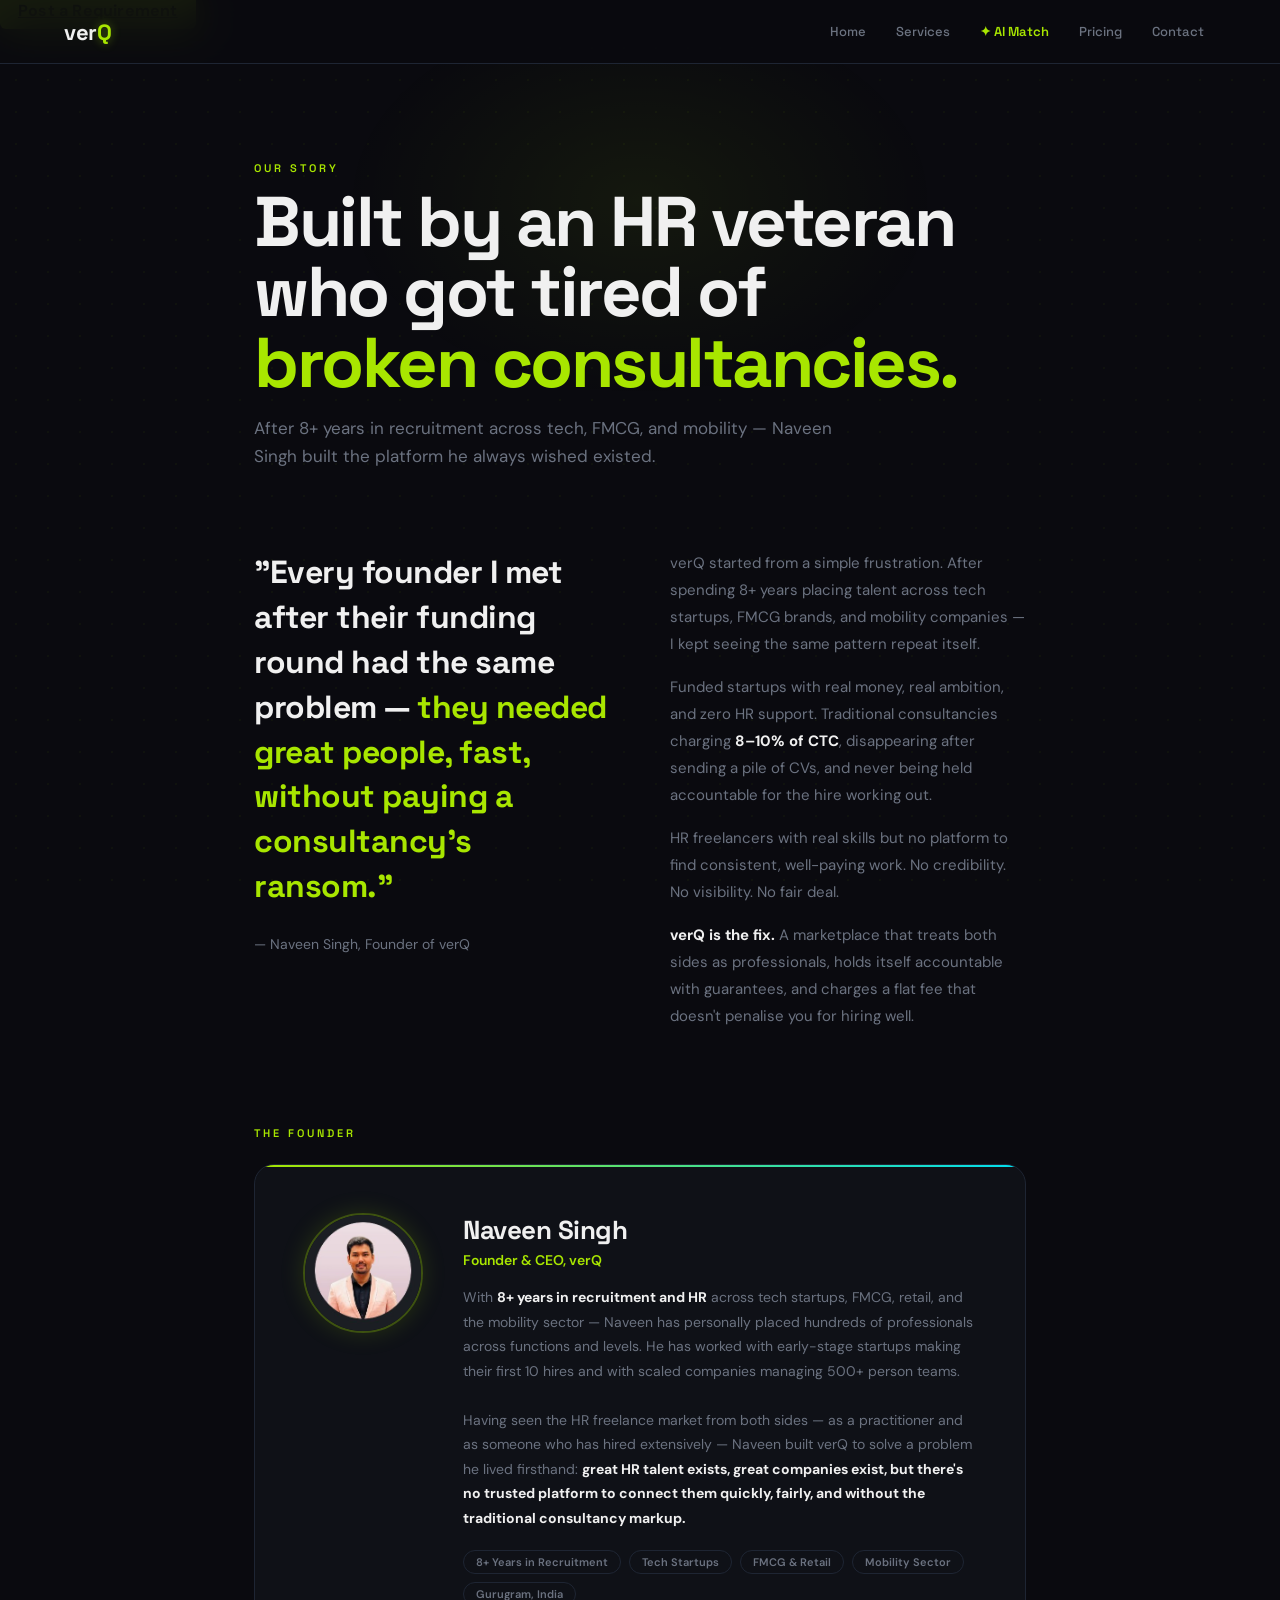
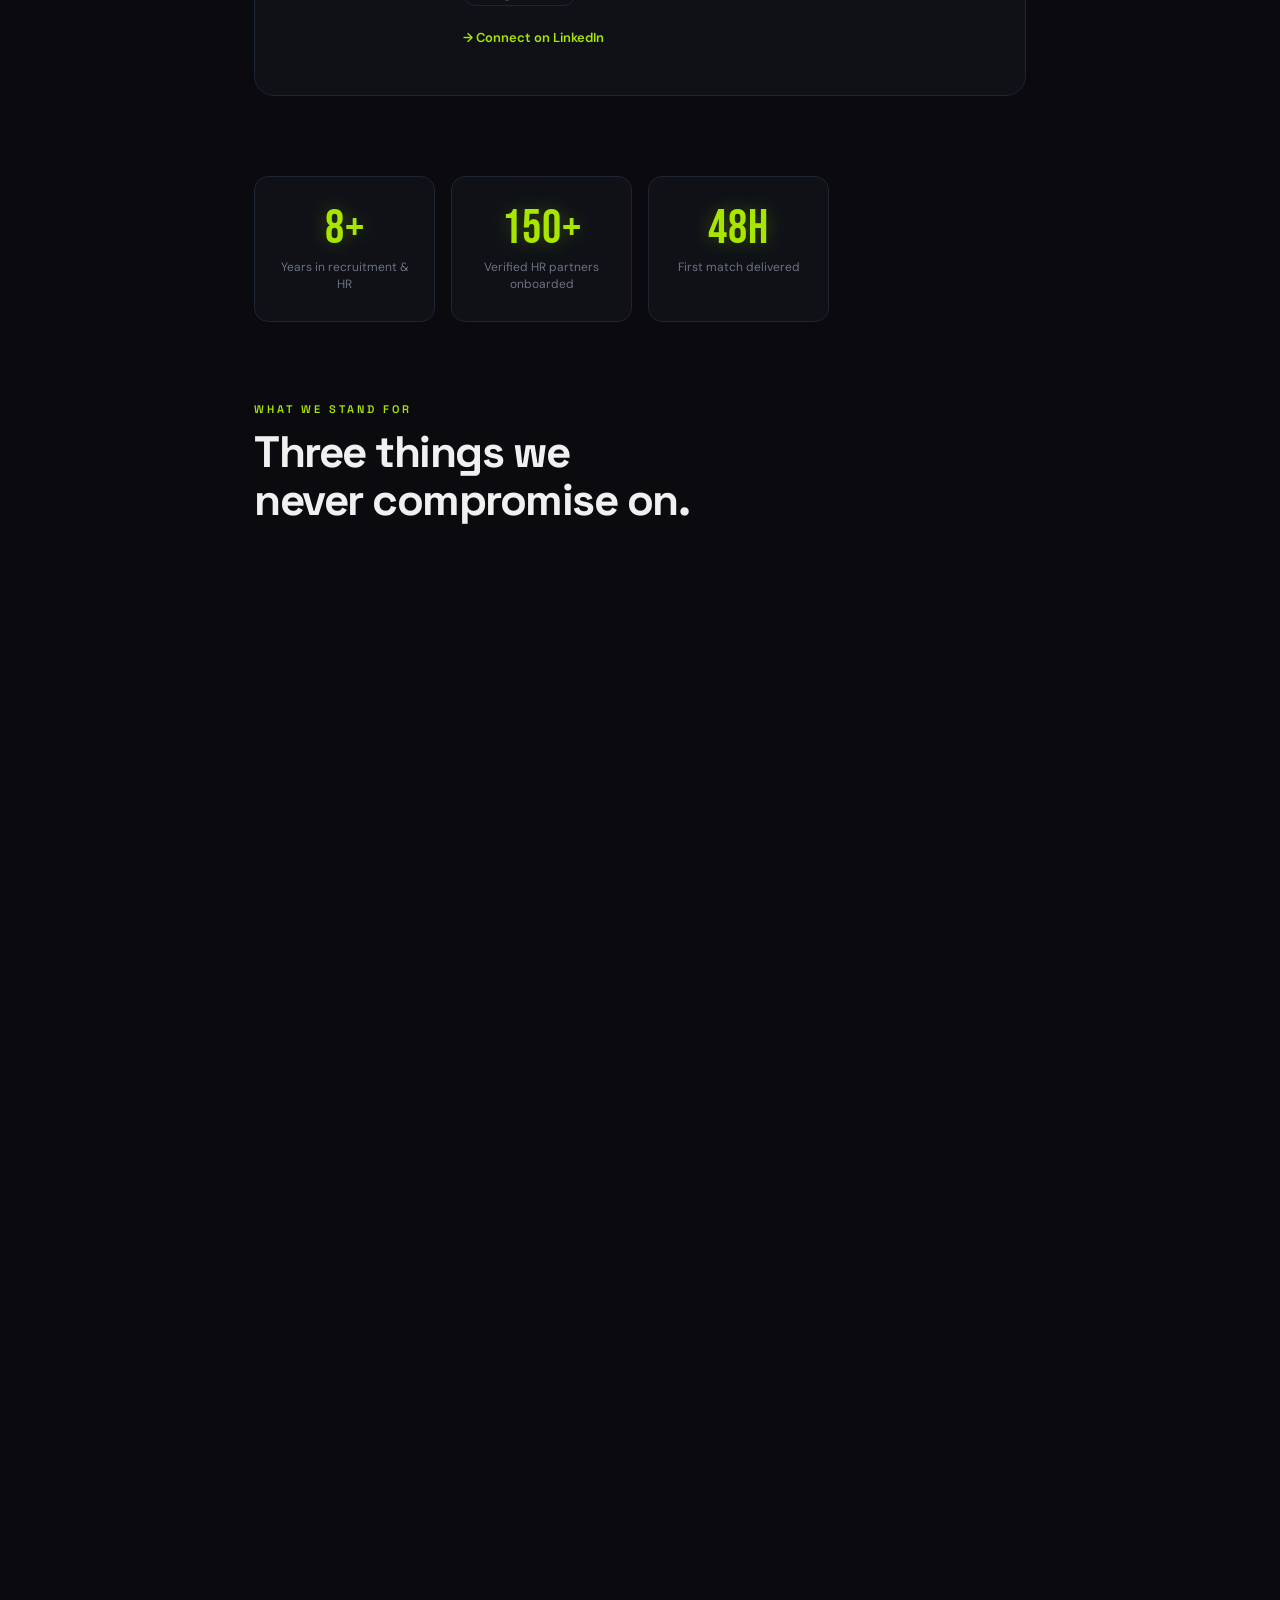
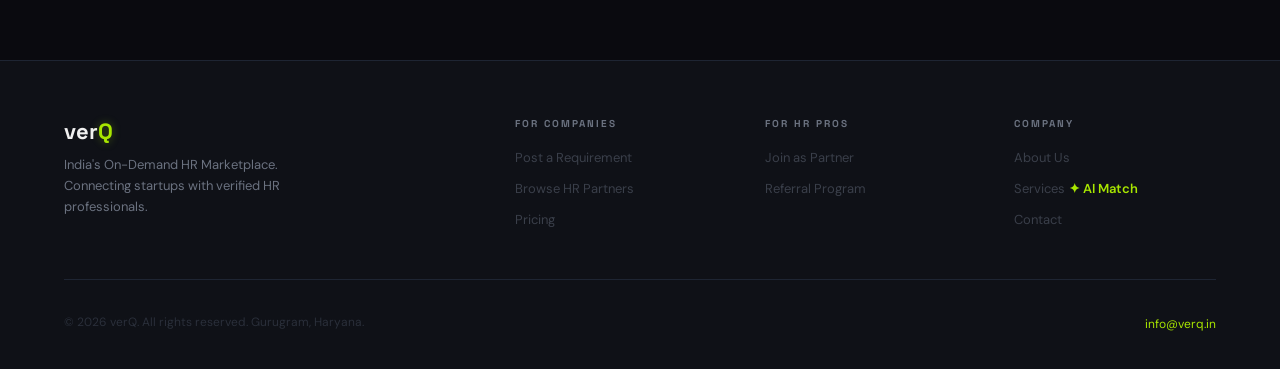
==== about.html @ ca9fc8d9 "Add files via upload" ====
<!DOCTYPE html>
<html lang="en">
<head>
<meta charset="UTF-8"/>
<meta name="viewport" content="width=device-width, initial-scale=1.0"/>
<meta name="description" content="About verQ — India's on-demand HR marketplace. Built by Naveen Singh, an 8+ year HR veteran who saw startups struggle and decided to fix it."/>
<title>About Us | verQ</title>
<link href="https://fonts.googleapis.com/css2?family=Space+Grotesk:wght@300;400;500;600;700&family=DM+Sans:wght@300;400;500&family=Bebas+Neue&display=swap" rel="stylesheet"/>
<link rel="stylesheet" href="css/theme.css"/>
<style>
.page-hero {
  padding: 140px 5% 80px;
  position: relative; z-index: 1;
  max-width: 900px; margin: 0 auto;
}
.page-hero::before {
  content: '';
  position: fixed; top: 0; left: 50%; transform: translateX(-50%);
  width: 600px; height: 400px;
  background: radial-gradient(ellipse, rgba(190,255,0,0.06) 0%, transparent 70%);
  pointer-events: none; z-index: 0;
}

/* INTRO */
.intro-section { padding: 0 5% 80px; max-width: 900px; margin: 0 auto; position: relative; z-index: 1; }
.intro-grid { display: grid; grid-template-columns: 1fr 1fr; gap: 60px; align-items: start; }
.intro-left {}
.intro-right {}
.big-quote {
  font-family: 'Space Grotesk', sans-serif;
  font-size: clamp(22px, 3vw, 32px);
  font-weight: 700; line-height: 1.4;
  letter-spacing: -0.5px; color: var(--white);
  margin-bottom: 24px;
}
.big-quote span { color: var(--accent); }
.intro-body { font-size: 15px; color: var(--muted); line-height: 1.8; }
.intro-body p { margin-bottom: 16px; }
.intro-body strong { color: var(--white); }

/* FOUNDER CARD */
.founder-section { padding: 0 5% 80px; max-width: 900px; margin: 0 auto; position: relative; z-index: 1; }
.founder-card {
  background: var(--surface);
  border: 1px solid var(--border);
  border-radius: 20px; padding: 48px;
  display: grid; grid-template-columns: auto 1fr;
  gap: 40px; align-items: start;
  position: relative; overflow: hidden;
  transition: border-color 0.2s;
}
.founder-card::before {
  content: '';
  position: absolute; top: 0; left: 0; right: 0; height: 2px;
  background: linear-gradient(90deg, var(--accent), var(--cyan));
}
.founder-card:hover { border-color: rgba(190,255,0,0.25); box-shadow: var(--glow); }
.founder-avatar {
  width: 120px; height: 120px; border-radius: 50%;
  background: linear-gradient(135deg, var(--accent), var(--cyan));
  display: flex; align-items: center; justify-content: center;
  font-family: 'Space Grotesk', sans-serif;
  font-size: 36px; font-weight: 900; color: var(--space);
  flex-shrink: 0;
  box-shadow: 0 0 24px rgba(190,255,0,0.2);
}
.founder-info {}
.founder-name {
  font-family: 'Space Grotesk', sans-serif;
  font-size: 26px; font-weight: 700; color: var(--white);
  letter-spacing: -0.5px; margin-bottom: 4px;
}
.founder-title { font-size: 14px; color: var(--accent); margin-bottom: 16px; font-weight: 600; }
.founder-bio { font-size: 14px; color: var(--muted); line-height: 1.75; margin-bottom: 20px; }
.founder-bio strong { color: var(--white); }
.founder-tags { display: flex; flex-wrap: wrap; gap: 8px; margin-bottom: 20px; }
.ftag { font-size: 11px; font-weight: 600; padding: 4px 12px; border-radius: 100px; border: 1px solid var(--border); color: var(--muted); }
.founder-linkedin {
  display: inline-flex; align-items: center; gap: 6px;
  font-size: 13px; font-weight: 600; color: var(--accent);
  text-decoration: none; transition: opacity 0.2s;
}
.founder-linkedin:hover { opacity: 0.75; }

/* STATS ROW */
.stats-section { padding: 0 5% 80px; max-width: 900px; margin: 0 auto; position: relative; z-index: 1; }
.stats4 { display: grid; grid-template-columns: repeat(4, 1fr); gap: 16px; }
.stat4-card { background: var(--surface); border: 1px solid var(--border); border-radius: 14px; padding: 28px 20px; text-align: center; transition: all 0.2s; }
.stat4-card:hover { border-color: rgba(190,255,0,0.2); transform: translateY(-3px); box-shadow: var(--glow); }
.stat4-num { font-family: 'Bebas Neue', sans-serif; font-size: 48px; color: var(--accent); line-height: 1; letter-spacing: 1px; text-shadow: 0 0 20px rgba(190,255,0,0.25); }
.stat4-label { font-size: 12px; color: var(--muted); margin-top: 6px; line-height: 1.4; }

/* VALUES */
.values-section { padding: 0 5% 80px; max-width: 900px; margin: 0 auto; position: relative; z-index: 1; }
.values-grid { display: grid; grid-template-columns: repeat(3, 1fr); gap: 16px; margin-top: 36px; }
.val-card { background: var(--surface); border: 1px solid var(--border); border-radius: 14px; padding: 28px; transition: all 0.2s; }
.val-card:hover { border-color: rgba(0,245,255,0.25); box-shadow: var(--glow-cyan); transform: translateY(-3px); }
.val-icon { font-size: 28px; margin-bottom: 14px; display: block; }
.val-title { font-family: 'Space Grotesk', sans-serif; font-size: 16px; font-weight: 700; color: var(--white); margin-bottom: 8px; }
.val-desc { font-size: 13px; color: var(--muted); line-height: 1.6; }

/* MISSION */
.mission-section { padding: 0 5% 80px; max-width: 900px; margin: 0 auto; position: relative; z-index: 1; }
.mission-card {
  background: var(--accent); border-radius: 20px; padding: 52px 48px;
  position: relative; overflow: hidden;
}
.mission-card::before { content: ''; position: absolute; top: -60px; right: -60px; width: 200px; height: 200px; border-radius: 50%; background: rgba(255,255,255,0.1); }
.mission-label { font-size: 10px; font-weight: 800; letter-spacing: 3px; text-transform: uppercase; color: rgba(10,10,15,0.5); margin-bottom: 16px; display: block; }
.mission-text { font-family: 'Space Grotesk', sans-serif; font-size: clamp(22px,3vw,32px); font-weight: 700; color: var(--space); line-height: 1.3; letter-spacing: -0.5px; margin-bottom: 20px; }
.mission-sub { font-size: 15px; color: rgba(10,10,15,0.65); line-height: 1.65; max-width: 560px; margin-bottom: 32px; }
.mission-ctas { display: flex; gap: 12px; flex-wrap: wrap; }

/* CTA STRIP */
.cta-strip { padding: 0 5% 80px; max-width: 900px; margin: 0 auto; position: relative; z-index: 1; }
.cta-strip-inner { background: var(--surface); border: 1px solid var(--border); border-radius: 16px; padding: 40px 48px; display: flex; align-items: center; justify-content: space-between; gap: 24px; flex-wrap: wrap; }
.cta-strip-text {}
.cta-strip-title { font-family: 'Space Grotesk', sans-serif; font-size: 22px; font-weight: 700; color: var(--white); letter-spacing: -0.5px; margin-bottom: 6px; }
.cta-strip-sub { font-size: 14px; color: var(--muted); }
.cta-strip-actions { display: flex; gap: 12px; flex-shrink: 0; flex-wrap: wrap; }

@media (max-width: 768px) {
  .intro-grid { grid-template-columns: 1fr; gap: 32px; }
  .founder-card { grid-template-columns: 1fr; }
  .stats4 { grid-template-columns: repeat(2, 1fr); }
  .values-grid { grid-template-columns: 1fr; }
  .cta-strip-inner { flex-direction: column; align-items: flex-start; }
  .mission-card { padding: 36px 28px; }
}
@media (max-width: 520px) {
  .stats4 { grid-template-columns: repeat(2, 1fr); }
  .page-hero { padding: 120px 5% 40px; }
}

/* About page card styles */
.val-card { position:relative; overflow:hidden; transition:all 0.25s; }
.val-card:hover { transform:translateY(-3px); }
.val-card.vc1:hover { border-color:rgba(190,255,0,0.28) !important; box-shadow:0 0 18px rgba(190,255,0,0.07); }
.val-card.vc2:hover { border-color:rgba(0,245,255,0.28) !important; box-shadow:0 0 18px rgba(0,245,255,0.07); }
.val-card.vc3:hover { border-color:rgba(168,85,247,0.28) !important; box-shadow:0 0 18px rgba(168,85,247,0.07); }
.about-wm { position:absolute;top:0;left:0;width:100%;height:100%;pointer-events:none;z-index:0; }
.val-card > *:not(.about-wm), .founder-card > *:not(.about-wm) { position:relative;z-index:1; }
.founder-card { position:relative; overflow:hidden; transition:box-shadow 0.3s; }
.founder-card:hover { box-shadow:0 0 24px rgba(190,255,0,0.08); }

</style>
</head>
<body>

<nav>
  <a href="/" class="nav-logo">ver<span>Q</span></a>
  <div class="nav-links">
    <a href="/">Home</a>
    <a href="/services.html">Services</a>
    <a href="/ai-match.html" style="color:var(--accent);font-weight:600;">✦ AI Match</a>
    <a href="/pricing.html">Pricing</a>
    <a href="/contact.html">Contact</a>
    </div>
  <div class="nav-hamburger" id="hamburger" onclick="toggleMenu()"><span></span><span></span><span></span></div>
</nav>

<!-- temp -->
<a href="/post-requirement.html" class="nav-cta">Post a Requirement</a>
  </div>
</nav>

<!-- HERO -->
<div class="page-hero">
  <span class="eyebrow" style="animation: fadeUp 0.5s ease both;">Our Story</span>
  <h1 class="section-title" style="font-size:clamp(40px,5.5vw,72px);letter-spacing:-2.5px;line-height:1.0;margin-bottom:16px;animation: fadeUp 0.5s 0.1s ease both;">
    Built by an HR veteran<br/>who got tired of<br/><span style="color:var(--accent);">broken consultancies.</span>
  </h1>
  <p class="section-sub" style="font-size:17px;max-width:580px;animation: fadeUp 0.5s 0.2s ease both;">After 8+ years in recruitment across tech, FMCG, and mobility — Naveen Singh built the platform he always wished existed.</p>
</div>

<!-- INTRO -->
<section class="intro-section">
  <div class="intro-grid">
    <div class="intro-left reveal">
      <div class="big-quote">
        "Every founder I met after their funding round had the same problem — <span>they needed great people, fast, without paying a consultancy's ransom."</span>
      </div>
      <p style="font-size:14px;color:var(--muted);line-height:1.7;">— Naveen Singh, Founder of verQ</p>
    </div>
    <div class="intro-right reveal">
      <div class="intro-body">
        <p>verQ started from a simple frustration. After spending 8+ years placing talent across tech startups, FMCG brands, and mobility companies — I kept seeing the same pattern repeat itself.</p>
        <p>Funded startups with real money, real ambition, and zero HR support. Traditional consultancies charging <strong>8–10% of CTC</strong>, disappearing after sending a pile of CVs, and never being held accountable for the hire working out.</p>
        <p>HR freelancers with real skills but no platform to find consistent, well-paying work. No credibility. No visibility. No fair deal.</p>
        <p><strong>verQ is the fix.</strong> A marketplace that treats both sides as professionals, holds itself accountable with guarantees, and charges a flat fee that doesn't penalise you for hiring well.</p>
      </div>
    </div>
  </div>
</section>

<!-- FOUNDER -->
<section class="founder-section">
  <span class="eyebrow">The Founder</span>
  <div class="founder-card reveal" style="margin-top:24px;">
    <div class="founder-avatar" style="background:none;overflow:hidden;border:2px solid rgba(168,230,0,0.3);box-shadow:0 0 24px rgba(168,230,0,0.15);">
      <img src="/naveen.png" alt="Naveen Singh, Founder of verQ" style="width:100%;height:100%;object-fit:cover;object-position:center top;"/>
    </div>
    <div class="founder-info">
      <div class="founder-name">Naveen Singh</div>
      <div class="founder-title">Founder & CEO, verQ</div>
      <div class="founder-bio">
        With <strong>8+ years in recruitment and HR</strong> across tech startups, FMCG, retail, and the mobility sector — Naveen has personally placed hundreds of professionals across functions and levels. He has worked with early-stage startups making their first 10 hires and with scaled companies managing 500+ person teams.<br/><br/>
        Having seen the HR freelance market from both sides — as a practitioner and as someone who has hired extensively — Naveen built verQ to solve a problem he lived firsthand: <strong>great HR talent exists, great companies exist, but there's no trusted platform to connect them quickly, fairly, and without the traditional consultancy markup.</strong>
      </div>
      <div class="founder-tags">
        <span class="ftag">8+ Years in Recruitment</span>
        <span class="ftag">Tech Startups</span>
        <span class="ftag">FMCG & Retail</span>
        <span class="ftag">Mobility Sector</span>
        <span class="ftag">Gurugram, India</span>
      </div>
      <a href="https://www.linkedin.com/in/naveen-sngh-b50942170/" target="_blank" class="founder-linkedin">
        → Connect on LinkedIn
      </a>
    </div>
  </div>
</section>

<!-- STATS -->
<section class="stats-section">
  <div class="stats4">
    <div class="stat4-card reveal">
      <div class="stat4-num">8+</div>
      <div class="stat4-label">Years in recruitment & HR</div>
    </div>
    <div class="stat4-card reveal">
      <div class="stat4-num">150+</div>
      <div class="stat4-label">Verified HR partners onboarded</div>
    </div>
    <div class="stat4-card reveal">
      <div class="stat4-num">48H</div>
      <div class="stat4-label">First match delivered</div>
    </div>
    <div class="stat4-card reveal">
      <div class="stat4-num">0%</div>
      <div class="stat4-label">CTC commission — ever</div>
    </div>
  </div>
</section>

<!-- VALUES -->
<section class="values-section">
  <span class="eyebrow">What We Stand For</span>
  <h2 class="section-title">Three things we<br/>never compromise on.</h2>
  <div class="values-grid">
    <div class="val-card vc1 reveal">
  <svg class="about-wm" viewBox="0 0 300 200" xmlns="http://www.w3.org/2000/svg" preserveAspectRatio="xMidYMid slice"><path d="M228 20 L280 20 L280 85 Q280 110 254 122 Q228 110 228 85 Z" fill="rgba(190,255,0,0.05)" stroke="rgba(190,255,0,0.09)" stroke-width="1.2"/><path d="M240 62 L252 74 L273 52" fill="none" stroke="rgba(190,255,0,0.2)" stroke-width="1.8" stroke-linecap="round"/><line x1="200" y1="35" x2="222" y2="35" stroke="rgba(190,255,0,0.05)" stroke-width="0.8"/><line x1="200" y1="50" x2="222" y2="50" stroke="rgba(190,255,0,0.04)" stroke-width="0.8"/><line x1="200" y1="65" x2="222" y2="65" stroke="rgba(190,255,0,0.04)" stroke-width="0.8"/><line x1="200" y1="80" x2="222" y2="80" stroke="rgba(190,255,0,0.04)" stroke-width="0.8"/></svg>
      <span class="val-icon">🎯</span>
      <div class="val-title">Accountability over promises</div>
      <div class="val-desc">We guarantee a first shortlist in 7 days and a free replacement in 60 days. If we don't deliver, we don't charge. Simple.</div>
    </div>
    <div class="val-card vc2 reveal">
  <svg class="about-wm" viewBox="0 0 300 200" xmlns="http://www.w3.org/2000/svg" preserveAspectRatio="xMidYMid slice"><circle cx="248" cy="72" r="36" fill="none" stroke="rgba(0,245,255,0.07)" stroke-width="1.5"/><circle cx="248" cy="72" r="22" fill="none" stroke="rgba(0,245,255,0.09)" stroke-width="1.5"/><circle cx="248" cy="72" r="6" fill="rgba(0,245,255,0.18)"/><line x1="248" y1="36" x2="248" y2="24" stroke="rgba(0,245,255,0.1)" stroke-width="1.2"/><line x1="248" y1="108" x2="248" y2="120" stroke="rgba(0,245,255,0.1)" stroke-width="1.2"/><line x1="212" y1="72" x2="200" y2="72" stroke="rgba(0,245,255,0.1)" stroke-width="1.2"/><line x1="284" y1="72" x2="296" y2="72" stroke="rgba(0,245,255,0.1)" stroke-width="1.2"/><line x1="248" y1="72" x2="268" y2="56" stroke="rgba(0,245,255,0.18)" stroke-width="1.5" stroke-linecap="round"/></svg>
      <span class="val-icon">⚖️</span>
      <div class="val-title">Fair pricing, no surprises</div>
      <div class="val-desc">Flat fee per hire. Known upfront. Never a percentage of CTC that punishes you for making a good offer. Transparent from day one.</div>
    </div>
    <div class="val-card vc3 reveal">
  <svg class="about-wm" viewBox="0 0 300 200" xmlns="http://www.w3.org/2000/svg" preserveAspectRatio="xMidYMid slice"><circle cx="225" cy="55" r="10" fill="none" stroke="rgba(168,85,247,0.12)" stroke-width="1.2"/><circle cx="268" cy="78" r="8" fill="none" stroke="rgba(168,85,247,0.1)" stroke-width="1.2"/><circle cx="248" cy="108" r="11" fill="rgba(168,85,247,0.06)" stroke="rgba(168,85,247,0.14)" stroke-width="1.2"/><circle cx="285" cy="58" r="7" fill="none" stroke="rgba(168,85,247,0.09)" stroke-width="1"/><line x1="225" y1="55" x2="268" y2="78" stroke="rgba(168,85,247,0.09)" stroke-width="0.8"/><line x1="268" y1="78" x2="248" y2="108" stroke="rgba(168,85,247,0.09)" stroke-width="0.8"/><line x1="225" y1="55" x2="285" y2="58" stroke="rgba(168,85,247,0.08)" stroke-width="0.8"/><circle cx="248" cy="108" r="3.5" fill="rgba(168,85,247,0.28)"/></svg>
      <span class="val-icon">🤝</span>
      <div class="val-title">Both sides win</div>
      <div class="val-desc">Startups get quality HR support. HR professionals get fair pay, flexibility, and a professional platform. A marketplace only works when both sides genuinely benefit.</div>
    </div>
  </div>
</section>

<!-- MISSION -->
<section class="mission-section">
  <div class="mission-card reveal">
    <span class="mission-label">Our Mission</span>
    <div class="mission-text">Make quality HR accessible to every Indian startup — without hiring full-time.</div>
    <div class="mission-sub">India has 63 million MSMEs. Most of them don't need a full-time HR team — but they do need real HR support to grow. verQ is building the infrastructure to make that possible.</div>
    <div class="mission-ctas">
      <a href="/post-requirement.html" class="btn-dark-lime">Post a Requirement →</a>
      <a href="/join-hr-partner.html" class="btn-outline" style="color:var(--space);border-color:rgba(10,10,15,0.3);">Join as HR Partner</a>
    </div>
  </div>
</section>

<!-- CTA STRIP -->
<section class="cta-strip">
  <div class="cta-strip-inner reveal">
    <div class="cta-strip-text">
      <div class="cta-strip-title">Have a question or want to talk?</div>
      <div class="cta-strip-sub">Naveen personally responds to every enquiry within 24 hours.</div>
    </div>
    <div class="cta-strip-actions">
      <a href="/contact.html" class="btn-primary">Get in Touch →</a>
      <a href="/services.html" class="btn-outline">View Services</a>
    </div>
  </div>
</section>

<footer>
  <div class="footer-grid">
    <div><span class="footer-logo">ver<span>Q</span></span><p class="footer-tagline">India's On-Demand HR Marketplace. Connecting startups with verified HR professionals.</p></div>
    <div><div class="footer-col-title">For Companies</div><ul class="footer-links"><li><a href="/post-requirement.html">Post a Requirement</a></li><li><a href="/#browse">Browse HR Partners</a></li><li><a href="/pricing.html">Pricing</a></li></ul></div>
    <div><div class="footer-col-title">For HR Pros</div><ul class="footer-links"><li><a href="/join-hr-partner.html">Join as Partner</a></li><li><a href="/referral.html">Referral Program</a></li></ul></div>
    <div><div class="footer-col-title">Company</div><ul class="footer-links"><li><a href="/about.html">About Us</a></li><li><a href="/services.html">Services</a>
    <a href="/ai-match.html" style="color:var(--accent);font-weight:600;">✦ AI Match</a></li><li><a href="/contact.html">Contact</a></li></ul></div>
  </div>
  <div class="footer-bottom"><div class="footer-copy">© 2026 verQ. All rights reserved. Gurugram, Haryana.</div><div class="footer-email"><a href="mailto:info@verq.in">info@verq.in</a></div></div>
</footer>

<script src="js/main.js"></script>



<script>
(function(){
  const c=document.getElementById('about-canvas');
  if(!c) return;
  const ctx=c.getContext('2d');
  let W,H,nodes=[];
  function resize(){W=c.width=c.offsetWidth;H=c.height=c.offsetHeight;}
  class N{
    constructor(){
      this.x=Math.random()*W;this.y=Math.random()*H;
      // Very slow — quarter speed
      this.vx=(Math.random()-.5)*.1;this.vy=(Math.random()-.5)*.1;
      this.r=Math.random()*2.5+1.5;
      this.a=Math.random()*.25+.1;
      this.pulseTimer=Math.random()*400+100;
      this.pulsing=false;this.pulseA=0;
    }
  }
  function init(){nodes=[];const n=Math.min(Math.floor(W*H/14000), 35);for(let i=0;i<n;i++)nodes.push(new N());}
  function draw(){
    ctx.clearRect(0,0,W,H);
    nodes.forEach(p=>{
      p.x+=p.vx;p.y+=p.vy;
      if(p.x<-10)p.x=W+10;if(p.x>W+10)p.x=-10;
      if(p.y<-10)p.y=H+10;if(p.y>H+10)p.y=-10;
      p.pulseTimer--;
      if(p.pulseTimer<=0){p.pulseTimer=Math.random()*500+200;if(Math.random()<.14){p.pulsing=true;p.pulseA=0;}}
      let dr=p.r,da=p.a;
      if(p.pulsing){
        p.pulseA+=0.055;
        const pf=Math.sin(p.pulseA);
        if(p.pulseA>Math.PI)p.pulsing=false;
        dr=p.r+pf*7;da=p.a+pf*.28;
        ctx.beginPath();ctx.arc(p.x,p.y,p.r+pf*11,0,Math.PI*2);
        ctx.strokeStyle=`rgba(190,255,0,${Math.max(0,(1-p.pulseA/Math.PI)*.1)})`;ctx.lineWidth=1;ctx.stroke();
      }
      const g=ctx.createRadialGradient(p.x,p.y,0,p.x,p.y,dr*4);
      g.addColorStop(0,`rgba(190,255,0,${da*.28})`);g.addColorStop(1,`rgba(190,255,0,0)`);
      ctx.beginPath();ctx.arc(p.x,p.y,dr*4,0,Math.PI*2);ctx.fillStyle=g;ctx.fill();
      ctx.beginPath();ctx.arc(p.x,p.y,dr,0,Math.PI*2);ctx.fillStyle=`rgba(190,255,0,${da})`;ctx.fill();
    });
    for(let i=0;i<nodes.length;i++){
      for(let j=i+1;j<nodes.length;j++){
        const dx=nodes[i].x-nodes[j].x,dy=nodes[i].y-nodes[j].y;
        const d=Math.sqrt(dx*dx+dy*dy);
        if(d<85){ctx.beginPath();ctx.moveTo(nodes[i].x,nodes[i].y);ctx.lineTo(nodes[j].x,nodes[j].y);ctx.strokeStyle=`rgba(190,255,0,${.06*(1-d/85)})`;ctx.lineWidth=.5;ctx.stroke();}
      }
    }
    requestAnimationFrame(draw);
  }
  resize();init();draw();window.addEventListener('resize',()=>{resize();init();});
})();
</script>

</body>
</html>
---- css/theme.css ----
/* ── verQ THEME v2 — Refined ── */
:root {
  --space: #0A0A0F;
  --surface: #0F1117;
  --surface2: #13151E;
  --accent: #A8E600;        /* Toned down ~12% from #BEFF00 */
  --accent-dark: #8CC400;   /* Hover state */
  --accent-text: #0A0A0F;   /* Text on accent bg */
  --cyan: #00DDF0;          /* Slightly toned cyan */
  --white: #F0F0F0;
  --muted: #6B7280;
  --border: #1E2533;
  --glow: 0 0 24px rgba(168,230,0,0.12);
  --glow-strong: 0 0 36px rgba(168,230,0,0.28);
  --glow-cyan: 0 0 20px rgba(0,221,240,0.12);
}

*, *::before, *::after { box-sizing: border-box; margin: 0; padding: 0; }
html { scroll-behavior: smooth; }

body {
  font-family: 'DM Sans', sans-serif;
  background: var(--space);
  color: var(--white);
  overflow-x: hidden;
}

body::before {
  content: '';
  position: fixed; top: 0; left: 0; right: 0; bottom: 0;
  background-image: radial-gradient(circle, rgba(168,230,0,0.04) 1px, transparent 1px);
  background-size: 32px 32px;
  pointer-events: none; z-index: 0;
}

/* ── CONSISTENT NAV — used on ALL pages ── */
nav {
  position: fixed; top: 0; left: 0; right: 0; z-index: 1000;
  background: rgba(10,10,15,0.92);
  backdrop-filter: blur(20px);
  -webkit-backdrop-filter: blur(20px);
  border-bottom: 1px solid var(--border);
  padding: 0 5%; height: 64px;
  display: flex; align-items: center; justify-content: space-between;
}
.nav-logo {
  font-family: 'Space Grotesk', sans-serif;
  font-size: 22px; font-weight: 700;
  color: var(--white); text-decoration: none; letter-spacing: -0.5px;
  flex-shrink: 0;
}
.nav-logo span { color: var(--accent); text-shadow: 0 0 10px rgba(168,230,0,0.4); }

.nav-links {
  display: flex; align-items: center; gap: 6px;
}
.nav-links a {
  font-family: 'Space Grotesk', sans-serif;
  font-size: 13px; font-weight: 500; color: var(--muted);
  text-decoration: none; padding: 6px 12px; border-radius: 6px;
  transition: all 0.2s; white-space: nowrap;
}
.nav-links a:hover { color: var(--white); background: rgba(255,255,255,0.05); }
.nav-links a.active { color: var(--white); }

.nav-cta {
  background: var(--accent); color: var(--accent-text) !important;
  padding: 8px 18px !important; border-radius: 6px;
  font-weight: 700 !important; letter-spacing: 0.2px;
  box-shadow: 0 0 14px rgba(168,230,0,0.2);
  transition: all 0.2s !important;
}
.nav-cta:hover {
  background: var(--accent-dark) !important;
  box-shadow: var(--glow-strong) !important;
  color: var(--accent-text) !important;
}

/* Hamburger for mobile */
.nav-hamburger {
  display: none; flex-direction: column; gap: 5px;
  cursor: pointer; padding: 8px; z-index: 200;
}
.nav-hamburger span {
  display: block; width: 24px; height: 2px;
  background: var(--white); border-radius: 2px; transition: all 0.3s;
}
.nav-hamburger.open span:nth-child(1) { transform: rotate(45deg) translate(5px, 5px); }
.nav-hamburger.open span:nth-child(2) { opacity: 0; transform: scaleX(0); }
.nav-hamburger.open span:nth-child(3) { transform: rotate(-45deg) translate(5px, -5px); }

@media (max-width: 860px) {
  .nav-links {
    display: none !important;
    position: fixed;
    top: 64px; left: 0; right: 0; bottom: 0;
    background: rgba(10,10,15,0.98);
    backdrop-filter: blur(20px);
    flex-direction: column !important;
    align-items: center !important;
    justify-content: center !important;
    gap: 40px !important;
    z-index: 999;
    border-top: 1px solid var(--border);
    overflow-y: auto;
    padding: 40px 24px;
  }
  .nav-links.open {
    display: flex !important;
    flex-direction: column !important;
  }
  .nav-links a {
    font-family: 'Space Grotesk', sans-serif;
    font-size: 24px !important;
    font-weight: 600 !important;
    color: var(--white) !important;
    text-decoration: none;
    text-align: center;
    width: 100%;
    padding: 8px 0 !important;
    border-radius: 0 !important;
    background: transparent !important;
    border-bottom: 1px solid var(--border);
    white-space: normal !important;
  }
  .nav-links a:last-child { border-bottom: none !important; }
  .nav-links a:hover { color: var(--accent) !important; background: transparent !important; }
  .nav-links .nav-cta {
    background: var(--accent) !important;
    color: #0A0A0F !important;
    padding: 16px 40px !important;
    border-radius: 8px !important;
    font-size: 16px !important;
    font-weight: 700 !important;
    margin-top: 8px;
    border-bottom: none !important;
    box-shadow: 0 0 24px rgba(190,255,0,0.3);
    width: auto !important;
  }
  .nav-hamburger { display: flex; }
}

/* ── BUTTONS ── */
.btn-primary {
  background: var(--accent); color: var(--accent-text);
  padding: 14px 28px; border-radius: 8px;
  font-family: 'Space Grotesk', sans-serif;
  font-size: 14px; font-weight: 700;
  text-decoration: none; display: inline-flex; align-items: center; gap: 8px;
  transition: all 0.2s; box-shadow: 0 0 20px rgba(168,230,0,0.2);
  border: none; cursor: pointer;
}
.btn-primary:hover { background: var(--accent-dark); transform: translateY(-2px); box-shadow: var(--glow-strong); }

.btn-outline {
  border: 1px solid var(--border); color: var(--white);
  padding: 14px 28px; border-radius: 8px;
  font-family: 'Space Grotesk', sans-serif;
  font-size: 14px; font-weight: 600;
  text-decoration: none; display: inline-flex; align-items: center; gap: 8px;
  transition: all 0.2s; background: transparent; cursor: pointer;
}
.btn-outline:hover { border-color: rgba(168,230,0,0.35); color: var(--accent); background: rgba(168,230,0,0.04); }

.btn-lime-dark {
  background: var(--accent); color: var(--accent-text);
  padding: 13px 26px; border-radius: 8px;
  font-family: 'Space Grotesk', sans-serif;
  font-size: 13px; font-weight: 700;
  text-decoration: none; display: inline-flex; align-items: center; gap: 8px;
  transition: all 0.2s; box-shadow: 0 0 16px rgba(168,230,0,0.18);
  border: none; cursor: pointer;
}
.btn-lime-dark:hover { background: var(--accent-dark); box-shadow: var(--glow-strong); transform: translateY(-2px); }

.btn-dark-lime {
  background: var(--space); color: var(--accent);
  padding: 13px 26px; border-radius: 8px;
  font-family: 'Space Grotesk', sans-serif;
  font-size: 13px; font-weight: 700;
  text-decoration: none; display: inline-flex; align-items: center; gap: 8px;
  transition: all 0.2s; border: 1px solid rgba(168,230,0,0.2); cursor: pointer;
}
.btn-dark-lime:hover { background: var(--surface2); transform: translateY(-2px); }

/* ── TYPOGRAPHY ── */
.eyebrow {
  font-family: 'Space Grotesk', sans-serif;
  font-size: 11px; font-weight: 600; letter-spacing: 3px;
  text-transform: uppercase; color: var(--accent);
  margin-bottom: 12px; display: block;
}
.section-title {
  font-family: 'Space Grotesk', sans-serif;
  font-size: clamp(28px, 4vw, 44px);
  font-weight: 700; letter-spacing: -1.5px;
  line-height: 1.1; margin-bottom: 8px;
}
.section-sub { font-size: 15px; color: var(--muted); line-height: 1.65; }

/* ── FORM ELEMENTS ── */
.form-label {
  font-family: 'Space Grotesk', sans-serif;
  font-size: 11px; font-weight: 700;
  letter-spacing: 1.5px; text-transform: uppercase;
  color: var(--white); margin-bottom: 6px; display: block;
}
.form-label .req { color: var(--accent); }

.form-input, .form-select, .form-textarea {
  width: 100%; padding: 12px 16px;
  background: var(--surface2);
  border: 1px solid var(--border);
  border-radius: 8px;
  font-family: 'DM Sans', sans-serif;
  font-size: 14px; color: var(--white); outline: none;
  transition: border-color 0.2s, box-shadow 0.2s;
  appearance: none;
}
.form-input:focus, .form-select:focus, .form-textarea:focus {
  border-color: rgba(168,230,0,0.4);
  box-shadow: 0 0 0 3px rgba(168,230,0,0.06);
}
.form-input::placeholder, .form-textarea::placeholder { color: #2E3545; }
.form-textarea { resize: vertical; min-height: 96px; }
.form-select {
  background-image: url("data:image/svg+xml,%3Csvg xmlns='http://www.w3.org/2000/svg' width='12' height='8' viewBox='0 0 12 8'%3E%3Cpath d='M1 1l5 5 5-5' stroke='%236B7280' stroke-width='1.5' fill='none' stroke-linecap='round'/%3E%3C/svg%3E");
  background-repeat: no-repeat; background-position: right 14px center;
  padding-right: 36px; cursor: pointer;
}
.form-select option { background: var(--surface2); color: var(--white); }

.form-grid { display: grid; grid-template-columns: 1fr 1fr; gap: 14px; }
.form-grid .full { grid-column: 1 / -1; }
.form-field { display: flex; flex-direction: column; gap: 6px; }
.form-divider { height: 1px; background: var(--border); margin: 24px 0; }

/* CHIPS */
.chips { display: flex; flex-wrap: wrap; gap: 8px; }
.chip input[type="radio"], .chip input[type="checkbox"] { display: none; }
.chip label {
  display: block; padding: 8px 16px;
  border: 1px solid var(--border); border-radius: 100px;
  font-size: 13px; font-weight: 500; color: var(--muted);
  cursor: pointer; transition: all 0.15s;
}
.chip input:checked + label {
  border-color: var(--accent); background: rgba(168,230,0,0.08); color: var(--accent);
}
.chip label:hover { border-color: rgba(168,230,0,0.3); color: var(--white); }

.avail-grid { display: grid; grid-template-columns: repeat(3, 1fr); gap: 8px; }
.avail-chip input[type="radio"] { display: none; }
.avail-chip label {
  display: block; padding: 10px 8px; text-align: center;
  border: 1px solid var(--border); border-radius: 8px;
  font-size: 12px; font-weight: 600; color: var(--muted);
  cursor: pointer; transition: all 0.15s;
}
.avail-chip input:checked + label {
  border-color: var(--accent); color: var(--accent); background: rgba(168,230,0,0.06);
}

/* PROGRESS */
.progress-bar { height: 2px; background: var(--border); }
.progress-fill { height: 100%; background: var(--accent); width: 0%; transition: width 0.4s ease; box-shadow: 0 0 8px rgba(168,230,0,0.35); }

/* SUBMIT */
.submit-btn {
  width: 100%; padding: 16px;
  background: var(--accent); color: var(--accent-text); border: none;
  border-radius: 8px; font-family: 'Space Grotesk', sans-serif;
  font-size: 14px; font-weight: 700; letter-spacing: 0.3px;
  cursor: pointer; margin-top: 8px;
  transition: all 0.2s; box-shadow: 0 0 18px rgba(168,230,0,0.18);
}
.submit-btn:hover { background: var(--accent-dark); box-shadow: var(--glow-strong); }
.submit-btn:disabled { opacity: 0.35; cursor: not-allowed; box-shadow: none; }

/* SUCCESS */
.success-state { display: none; text-align: center; padding: 56px 32px; }
.success-icon {
  width: 72px; height: 72px;
  border: 2px solid var(--accent); border-radius: 50%;
  display: flex; align-items: center; justify-content: center;
  margin: 0 auto 24px; font-size: 28px; color: var(--accent);
  box-shadow: var(--glow);
}
.success-title { font-family: 'Space Grotesk', sans-serif; font-size: 24px; font-weight: 700; margin-bottom: 8px; letter-spacing: -0.5px; }
.success-sub { font-size: 14px; color: var(--muted); line-height: 1.6; max-width: 380px; margin: 0 auto; }
.form-note { font-size: 11px; color: var(--muted); text-align: center; margin-top: 12px; line-height: 1.6; }

/* FORM PAGE WRAPPER */
.form-page {
  min-height: 100vh; display: flex; flex-direction: column;
  align-items: center; justify-content: flex-start;
  padding: 88px 16px 60px; position: relative; z-index: 1;
}
.form-card-wrap { width: 100%; max-width: 620px; }
.form-card { background: var(--surface); border: 1px solid var(--border); border-radius: 16px; overflow: hidden; box-shadow: 0 8px 48px rgba(0,0,0,0.4); }
.form-card-header { padding: 32px 40px; border-bottom: 1px solid var(--border); }
.form-card-badge {
  font-size: 10px; font-weight: 700; letter-spacing: 2px;
  text-transform: uppercase; color: var(--accent);
  border: 1px solid rgba(168,230,0,0.2); padding: 4px 12px;
  border-radius: 100px; display: inline-block; margin-bottom: 12px;
}
.form-card-title { font-family: 'Space Grotesk', sans-serif; font-size: 26px; font-weight: 700; color: var(--white); letter-spacing: -0.5px; margin-bottom: 4px; }
.form-card-sub { font-size: 14px; color: var(--muted); }
.form-card-body { padding: 32px 40px 40px; }
.form-card-footer { padding: 16px 40px; border-top: 1px solid var(--border); background: rgba(255,255,255,0.01); text-align: center; font-size: 12px; color: var(--muted); }
.form-card-footer a { color: var(--accent); text-decoration: none; font-weight: 600; }

/* FOOTER */
footer {
  background: var(--surface);
  border-top: 1px solid var(--border);
  padding: 56px 5% 36px; position: relative; z-index: 1;
}
.footer-grid {
  display: grid; grid-template-columns: 2fr 1fr 1fr 1fr;
  gap: 48px; padding-bottom: 40px; margin-bottom: 32px;
  border-bottom: 1px solid var(--border);
}
.footer-logo { font-family: 'Space Grotesk', sans-serif; font-size: 22px; font-weight: 700; color: var(--white); display: block; margin-bottom: 10px; }
.footer-logo span { color: var(--accent); text-shadow: 0 0 8px rgba(168,230,0,0.35); }
.footer-tagline { font-size: 13px; color: var(--muted); line-height: 1.6; max-width: 220px; }
.footer-col-title { font-family: 'Space Grotesk', sans-serif; font-size: 10px; font-weight: 700; letter-spacing: 2px; text-transform: uppercase; color: var(--muted); margin-bottom: 16px; }
.footer-links { list-style: none; }
.footer-links li { margin-bottom: 10px; }
.footer-links a { font-size: 13px; color: #3A3F4A; text-decoration: none; transition: color 0.2s; }
.footer-links a:hover { color: var(--white); }
.footer-bottom { display: flex; align-items: center; justify-content: space-between; flex-wrap: wrap; gap: 12px; }
.footer-copy { font-size: 12px; color: #2A2F3A; }
.footer-email a { font-size: 12px; color: var(--accent); text-decoration: none; }

/* ANIMATIONS */
@keyframes fadeUp { from{opacity:0;transform:translateY(24px)} to{opacity:1;transform:translateY(0)} }
@keyframes pulse { 0%,100%{opacity:1;transform:scale(1)} 50%{opacity:0.4;transform:scale(1.5)} }
.reveal { opacity: 0; transform: translateY(20px); transition: opacity 0.5s ease, transform 0.5s ease; }
.reveal.visible { opacity: 1; transform: translateY(0); }

/* RESPONSIVE */
@media (max-width: 768px) {
  .footer-grid { grid-template-columns: 1fr 1fr; }
}
@media (max-width: 520px) {
  .form-grid { grid-template-columns: 1fr; }
  .form-grid .full { grid-column: 1; }
  .form-card-header, .form-card-body, .form-card-footer { padding-left: 24px; padding-right: 24px; }
  .avail-grid { grid-template-columns: 1fr 1fr; }
  .footer-grid { grid-template-columns: 1fr; }
}
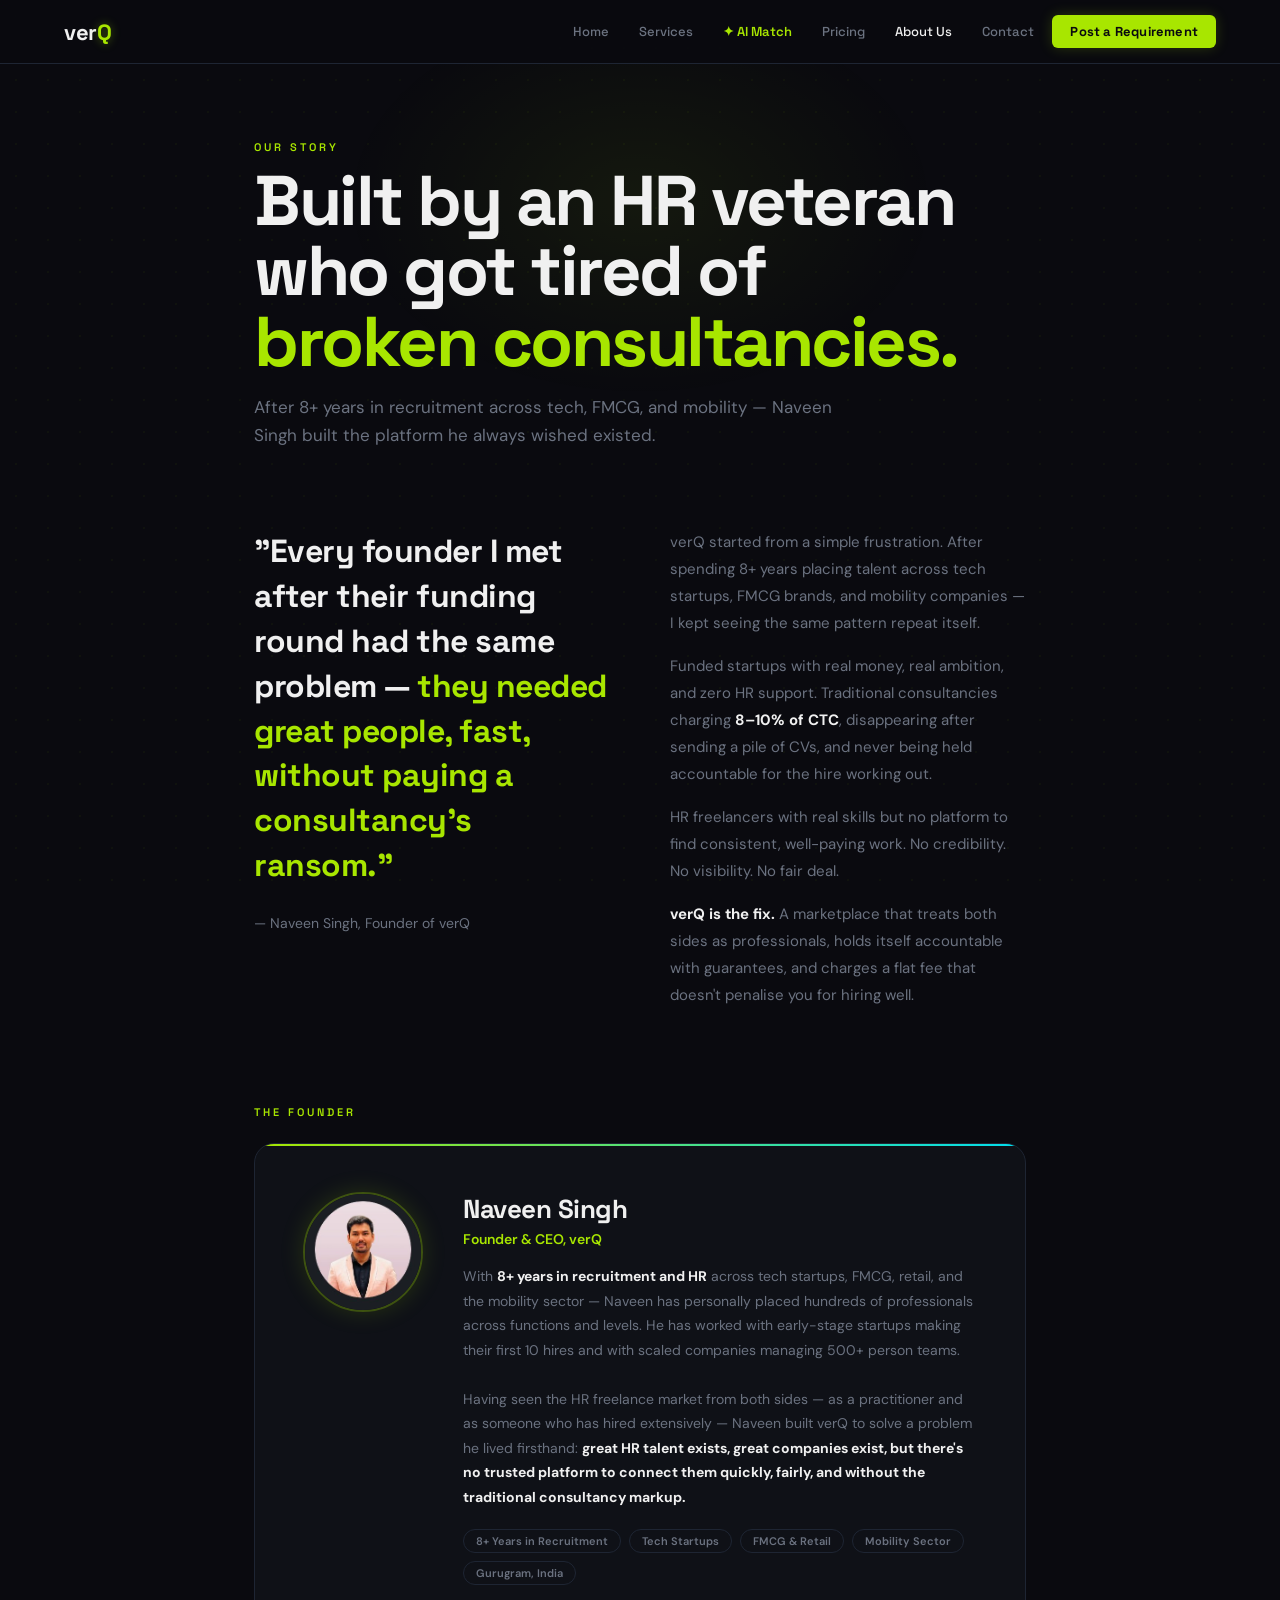
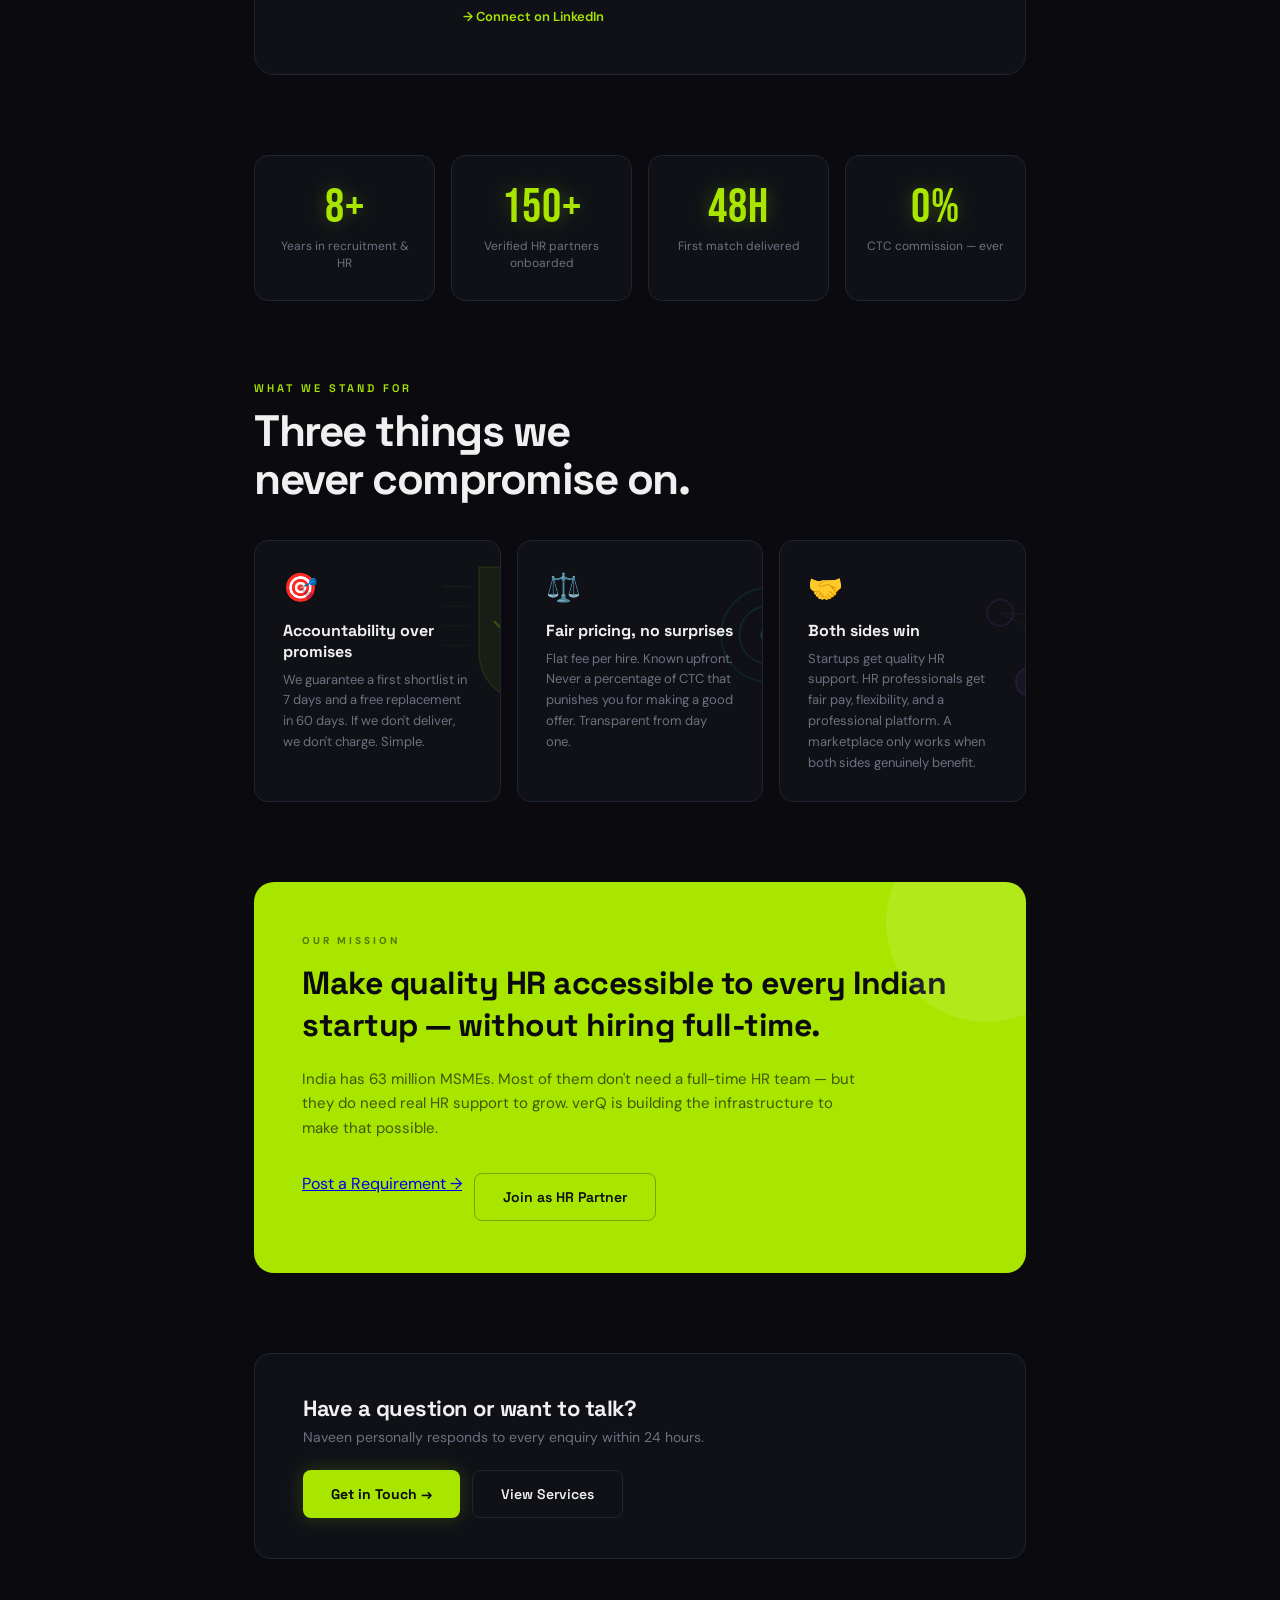
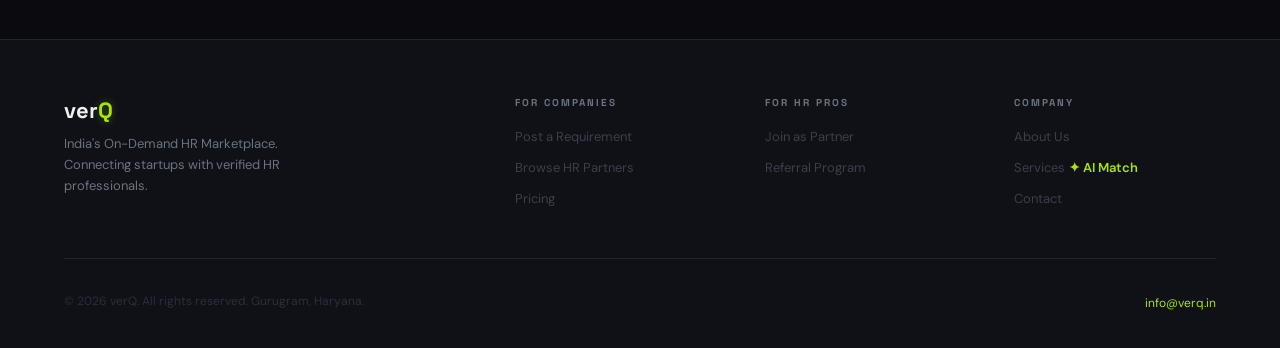
==== commit 5a35a2ef: "Add files via upload" ====
--- a/about.html
+++ b/about.html
@@ -154,14 +154,11 @@
     <a href="/services.html">Services</a>
     <a href="/ai-match.html" style="color:var(--accent);font-weight:600;">✦ AI Match</a>
     <a href="/pricing.html">Pricing</a>
+    <a href="/about.html" class="active">About Us</a>
     <a href="/contact.html">Contact</a>
-    </div>
+    <a href="/post-requirement.html" class="nav-cta">Post a Requirement</a>
+  </div>
   <div class="nav-hamburger" id="hamburger" onclick="toggleMenu()"><span></span><span></span><span></span></div>
-</nav>
-
-<!-- temp -->
-<a href="/post-requirement.html" class="nav-cta">Post a Requirement</a>
-  </div>
 </nav>
 
 <!-- HERO -->
--- a/css/theme.css
+++ b/css/theme.css
@@ -1,12 +1,12 @@
-/* ── verQ THEME v2 — Refined ── */
+/* ── verQ THEME v2 — FIXED MOBILE MENU ── */
 :root {
   --space: #0A0A0F;
   --surface: #0F1117;
   --surface2: #13151E;
-  --accent: #A8E600;        /* Toned down ~12% from #BEFF00 */
-  --accent-dark: #8CC400;   /* Hover state */
-  --accent-text: #0A0A0F;   /* Text on accent bg */
-  --cyan: #00DDF0;          /* Slightly toned cyan */
+  --accent: #A8E600;
+  --accent-dark: #8CC400;
+  --accent-text: #0A0A0F;
+  --cyan: #00DDF0;
   --white: #F0F0F0;
   --muted: #6B7280;
   --border: #1E2533;
@@ -16,7 +16,7 @@
 }
 
 *, *::before, *::after { box-sizing: border-box; margin: 0; padding: 0; }
-html { scroll-behavior: smooth; }
+html { scroll-behavior: smooth; overflow-x: hidden; overscroll-behavior-x: none; }
 
 body {
   font-family: 'DM Sans', sans-serif;
@@ -33,7 +33,10 @@
   pointer-events: none; z-index: 0;
 }
 
-/* ── CONSISTENT NAV — used on ALL pages ── */
+/* ════════════════════════════════════════════════════════════════════════════
+   NAVIGATION - DESKTOP & MOBILE
+   ════════════════════════════════════════════════════════════════════════════ */
+
 nav {
   position: fixed; top: 0; left: 0; right: 0; z-index: 1000;
   background: rgba(10,10,15,0.92);
@@ -43,23 +46,31 @@
   padding: 0 5%; height: 64px;
   display: flex; align-items: center; justify-content: space-between;
 }
+
 .nav-logo {
   font-family: 'Space Grotesk', sans-serif;
   font-size: 22px; font-weight: 700;
   color: var(--white); text-decoration: none; letter-spacing: -0.5px;
   flex-shrink: 0;
 }
+
 .nav-logo span { color: var(--accent); text-shadow: 0 0 10px rgba(168,230,0,0.4); }
+
+/* ═══════════════════════════════════════════════════════════════════════════
+   DESKTOP NAVIGATION - VISIBLE ON LARGE SCREENS
+   ═══════════════════════════════════════════════════════════════════════════ */
 
 .nav-links {
   display: flex; align-items: center; gap: 6px;
 }
+
 .nav-links a {
   font-family: 'Space Grotesk', sans-serif;
   font-size: 13px; font-weight: 500; color: var(--muted);
   text-decoration: none; padding: 6px 12px; border-radius: 6px;
   transition: all 0.2s; white-space: nowrap;
 }
+
 .nav-links a:hover { color: var(--white); background: rgba(255,255,255,0.05); }
 .nav-links a.active { color: var(--white); }
 
@@ -70,77 +81,136 @@
   box-shadow: 0 0 14px rgba(168,230,0,0.2);
   transition: all 0.2s !important;
 }
+
 .nav-cta:hover {
   background: var(--accent-dark) !important;
   box-shadow: var(--glow-strong) !important;
   color: var(--accent-text) !important;
 }
 
-/* Hamburger for mobile */
+/* ═══════════════════════════════════════════════════════════════════════════
+   HAMBURGER MENU - HIDDEN ON DESKTOP
+   ═══════════════════════════════════════════════════════════════════════════ */
+
 .nav-hamburger {
-  display: none; flex-direction: column; gap: 5px;
-  cursor: pointer; padding: 8px; z-index: 200;
-}
+  display: none;
+  flex-direction: column;
+  gap: 5.5px;
+  cursor: pointer;
+  padding: 8px;
+  z-index: 200;
+  background: transparent;
+  border: none;
+  transition: all 0.3s ease;
+}
+
 .nav-hamburger span {
-  display: block; width: 24px; height: 2px;
-  background: var(--white); border-radius: 2px; transition: all 0.3s;
-}
-.nav-hamburger.open span:nth-child(1) { transform: rotate(45deg) translate(5px, 5px); }
-.nav-hamburger.open span:nth-child(2) { opacity: 0; transform: scaleX(0); }
-.nav-hamburger.open span:nth-child(3) { transform: rotate(-45deg) translate(5px, -5px); }
+  display: block;
+  width: 24px;
+  height: 2.5px;
+  background: var(--white);
+  border-radius: 2px;
+  transition: all 0.3s cubic-bezier(0.4, 0, 0.2, 1);
+  transform-origin: center;
+}
+
+.nav-hamburger.open span:nth-child(1) {
+  transform: translateY(8px) rotate(45deg);
+}
+
+.nav-hamburger.open span:nth-child(2) {
+  opacity: 0;
+  transform: scaleX(0);
+}
+
+.nav-hamburger.open span:nth-child(3) {
+  transform: translateY(-8px) rotate(-45deg);
+}
+
+/* ════════════════════════════════════════════════════════════════════════════
+   MOBILE MENU - ONLY ACTIVE ON SMALL SCREENS (< 860px)
+   ════════════════════════════════════════════════════════════════════════════ */
 
 @media (max-width: 860px) {
+  /* Show hamburger button */
+  .nav-hamburger {
+    display: flex;
+  }
+
+  /* Hide desktop menu by default */
   .nav-links {
-    display: none !important;
     position: fixed;
-    top: 64px; left: 0; right: 0; bottom: 0;
+    top: 64px;
+    left: 0;
+    right: 0;
+    height: calc(100vh - 64px);
     background: rgba(10,10,15,0.98);
     backdrop-filter: blur(20px);
+    -webkit-backdrop-filter: blur(20px);
     flex-direction: column !important;
-    align-items: center !important;
-    justify-content: center !important;
-    gap: 40px !important;
+    gap: 0 !important;
     z-index: 999;
     border-top: 1px solid var(--border);
     overflow-y: auto;
-    padding: 40px 24px;
-  }
+    padding: 0 !important;
+    /* KEY FIX: Don't use display: flex here - use display: none by default */
+    display: none !important;
+  }
+
+  /* Show menu only when .open class is added */
   .nav-links.open {
     display: flex !important;
     flex-direction: column !important;
   }
+
+  /* Menu item styling */
   .nav-links a {
     font-family: 'Space Grotesk', sans-serif;
-    font-size: 24px !important;
+    font-size: 18px !important;
     font-weight: 600 !important;
     color: var(--white) !important;
     text-decoration: none;
-    text-align: center;
-    width: 100%;
-    padding: 8px 0 !important;
+    text-align: left;
+    width: 100% !important;
+    padding: 18px 24px !important;
     border-radius: 0 !important;
     background: transparent !important;
     border-bottom: 1px solid var(--border);
     white-space: normal !important;
-  }
-  .nav-links a:last-child { border-bottom: none !important; }
-  .nav-links a:hover { color: var(--accent) !important; background: transparent !important; }
+    transition: all 0.2s;
+    display: block !important;
+    line-height: 1.4;
+  }
+
+  .nav-links a:last-child {
+    border-bottom: none !important;
+  }
+
+  .nav-links a:hover {
+    background: rgba(255,255,255,0.05) !important;
+    color: var(--accent) !important;
+  }
+
+  /* CTA button in mobile menu */
   .nav-links .nav-cta {
     background: var(--accent) !important;
-    color: #0A0A0F !important;
-    padding: 16px 40px !important;
-    border-radius: 8px !important;
+    color: var(--accent-text) !important;
+    padding: 16px 24px !important;
+    border-radius: 6px !important;
     font-size: 16px !important;
     font-weight: 700 !important;
-    margin-top: 8px;
+    margin: 16px 24px 24px 24px !important;
     border-bottom: none !important;
-    box-shadow: 0 0 24px rgba(190,255,0,0.3);
+    box-shadow: 0 0 24px rgba(168,230,0,0.3);
     width: auto !important;
-  }
-  .nav-hamburger { display: flex; }
-}
-
-/* ── BUTTONS ── */
+    text-align: center;
+  }
+}
+
+/* ════════════════════════════════════════════════════════════════════════════
+   BUTTONS
+   ════════════════════════════════════════════════════════════════════════════ */
+
 .btn-primary {
   background: var(--accent); color: var(--accent-text);
   padding: 14px 28px; border-radius: 8px;
@@ -162,49 +232,37 @@
 }
 .btn-outline:hover { border-color: rgba(168,230,0,0.35); color: var(--accent); background: rgba(168,230,0,0.04); }
 
-.btn-lime-dark {
-  background: var(--accent); color: var(--accent-text);
-  padding: 13px 26px; border-radius: 8px;
-  font-family: 'Space Grotesk', sans-serif;
-  font-size: 13px; font-weight: 700;
-  text-decoration: none; display: inline-flex; align-items: center; gap: 8px;
-  transition: all 0.2s; box-shadow: 0 0 16px rgba(168,230,0,0.18);
-  border: none; cursor: pointer;
-}
-.btn-lime-dark:hover { background: var(--accent-dark); box-shadow: var(--glow-strong); transform: translateY(-2px); }
-
-.btn-dark-lime {
-  background: var(--space); color: var(--accent);
-  padding: 13px 26px; border-radius: 8px;
-  font-family: 'Space Grotesk', sans-serif;
-  font-size: 13px; font-weight: 700;
-  text-decoration: none; display: inline-flex; align-items: center; gap: 8px;
-  transition: all 0.2s; border: 1px solid rgba(168,230,0,0.2); cursor: pointer;
-}
-.btn-dark-lime:hover { background: var(--surface2); transform: translateY(-2px); }
-
-/* ── TYPOGRAPHY ── */
+/* ════════════════════════════════════════════════════════════════════════════
+   TYPOGRAPHY
+   ════════════════════════════════════════════════════════════════════════════ */
+
 .eyebrow {
   font-family: 'Space Grotesk', sans-serif;
   font-size: 11px; font-weight: 600; letter-spacing: 3px;
   text-transform: uppercase; color: var(--accent);
   margin-bottom: 12px; display: block;
 }
+
 .section-title {
   font-family: 'Space Grotesk', sans-serif;
   font-size: clamp(28px, 4vw, 44px);
   font-weight: 700; letter-spacing: -1.5px;
   line-height: 1.1; margin-bottom: 8px;
 }
+
 .section-sub { font-size: 15px; color: var(--muted); line-height: 1.65; }
 
-/* ── FORM ELEMENTS ── */
+/* ════════════════════════════════════════════════════════════════════════════
+   FORM ELEMENTS
+   ════════════════════════════════════════════════════════════════════════════ */
+
 .form-label {
   font-family: 'Space Grotesk', sans-serif;
   font-size: 11px; font-weight: 700;
   letter-spacing: 1.5px; text-transform: uppercase;
   color: var(--white); margin-bottom: 6px; display: block;
 }
+
 .form-label .req { color: var(--accent); }
 
 .form-input, .form-select, .form-textarea {
@@ -217,17 +275,21 @@
   transition: border-color 0.2s, box-shadow 0.2s;
   appearance: none;
 }
+
 .form-input:focus, .form-select:focus, .form-textarea:focus {
   border-color: rgba(168,230,0,0.4);
   box-shadow: 0 0 0 3px rgba(168,230,0,0.06);
 }
+
 .form-input::placeholder, .form-textarea::placeholder { color: #2E3545; }
 .form-textarea { resize: vertical; min-height: 96px; }
+
 .form-select {
   background-image: url("data:image/svg+xml,%3Csvg xmlns='http://www.w3.org/2000/svg' width='12' height='8' viewBox='0 0 12 8'%3E%3Cpath d='M1 1l5 5 5-5' stroke='%236B7280' stroke-width='1.5' fill='none' stroke-linecap='round'/%3E%3C/svg%3E");
   background-repeat: no-repeat; background-position: right 14px center;
   padding-right: 36px; cursor: pointer;
 }
+
 .form-select option { background: var(--surface2); color: var(--white); }
 
 .form-grid { display: grid; grid-template-columns: 1fr 1fr; gap: 14px; }
@@ -274,7 +336,7 @@
   cursor: pointer; margin-top: 8px;
   transition: all 0.2s; box-shadow: 0 0 18px rgba(168,230,0,0.18);
 }
-.submit-btn:hover { background: var(--accent-dark); box-shadow: var(--glow-strong); }
+.submit-btn:hover:not(:disabled) { background: var(--accent-dark); box-shadow: var(--glow-strong); }
 .submit-btn:disabled { opacity: 0.35; cursor: not-allowed; box-shadow: none; }
 
 /* SUCCESS */
@@ -290,12 +352,13 @@
 .success-sub { font-size: 14px; color: var(--muted); line-height: 1.6; max-width: 380px; margin: 0 auto; }
 .form-note { font-size: 11px; color: var(--muted); text-align: center; margin-top: 12px; line-height: 1.6; }
 
-/* FORM PAGE WRAPPER */
+/* FORM PAGE */
 .form-page {
   min-height: 100vh; display: flex; flex-direction: column;
   align-items: center; justify-content: flex-start;
   padding: 88px 16px 60px; position: relative; z-index: 1;
 }
+
 .form-card-wrap { width: 100%; max-width: 620px; }
 .form-card { background: var(--surface); border: 1px solid var(--border); border-radius: 16px; overflow: hidden; box-shadow: 0 8px 48px rgba(0,0,0,0.4); }
 .form-card-header { padding: 32px 40px; border-bottom: 1px solid var(--border); }
@@ -317,11 +380,13 @@
   border-top: 1px solid var(--border);
   padding: 56px 5% 36px; position: relative; z-index: 1;
 }
+
 .footer-grid {
   display: grid; grid-template-columns: 2fr 1fr 1fr 1fr;
   gap: 48px; padding-bottom: 40px; margin-bottom: 32px;
   border-bottom: 1px solid var(--border);
 }
+
 .footer-logo { font-family: 'Space Grotesk', sans-serif; font-size: 22px; font-weight: 700; color: var(--white); display: block; margin-bottom: 10px; }
 .footer-logo span { color: var(--accent); text-shadow: 0 0 8px rgba(168,230,0,0.35); }
 .footer-tagline { font-size: 13px; color: var(--muted); line-height: 1.6; max-width: 220px; }
@@ -344,6 +409,7 @@
 @media (max-width: 768px) {
   .footer-grid { grid-template-columns: 1fr 1fr; }
 }
+
 @media (max-width: 520px) {
   .form-grid { grid-template-columns: 1fr; }
   .form-grid .full { grid-column: 1; }
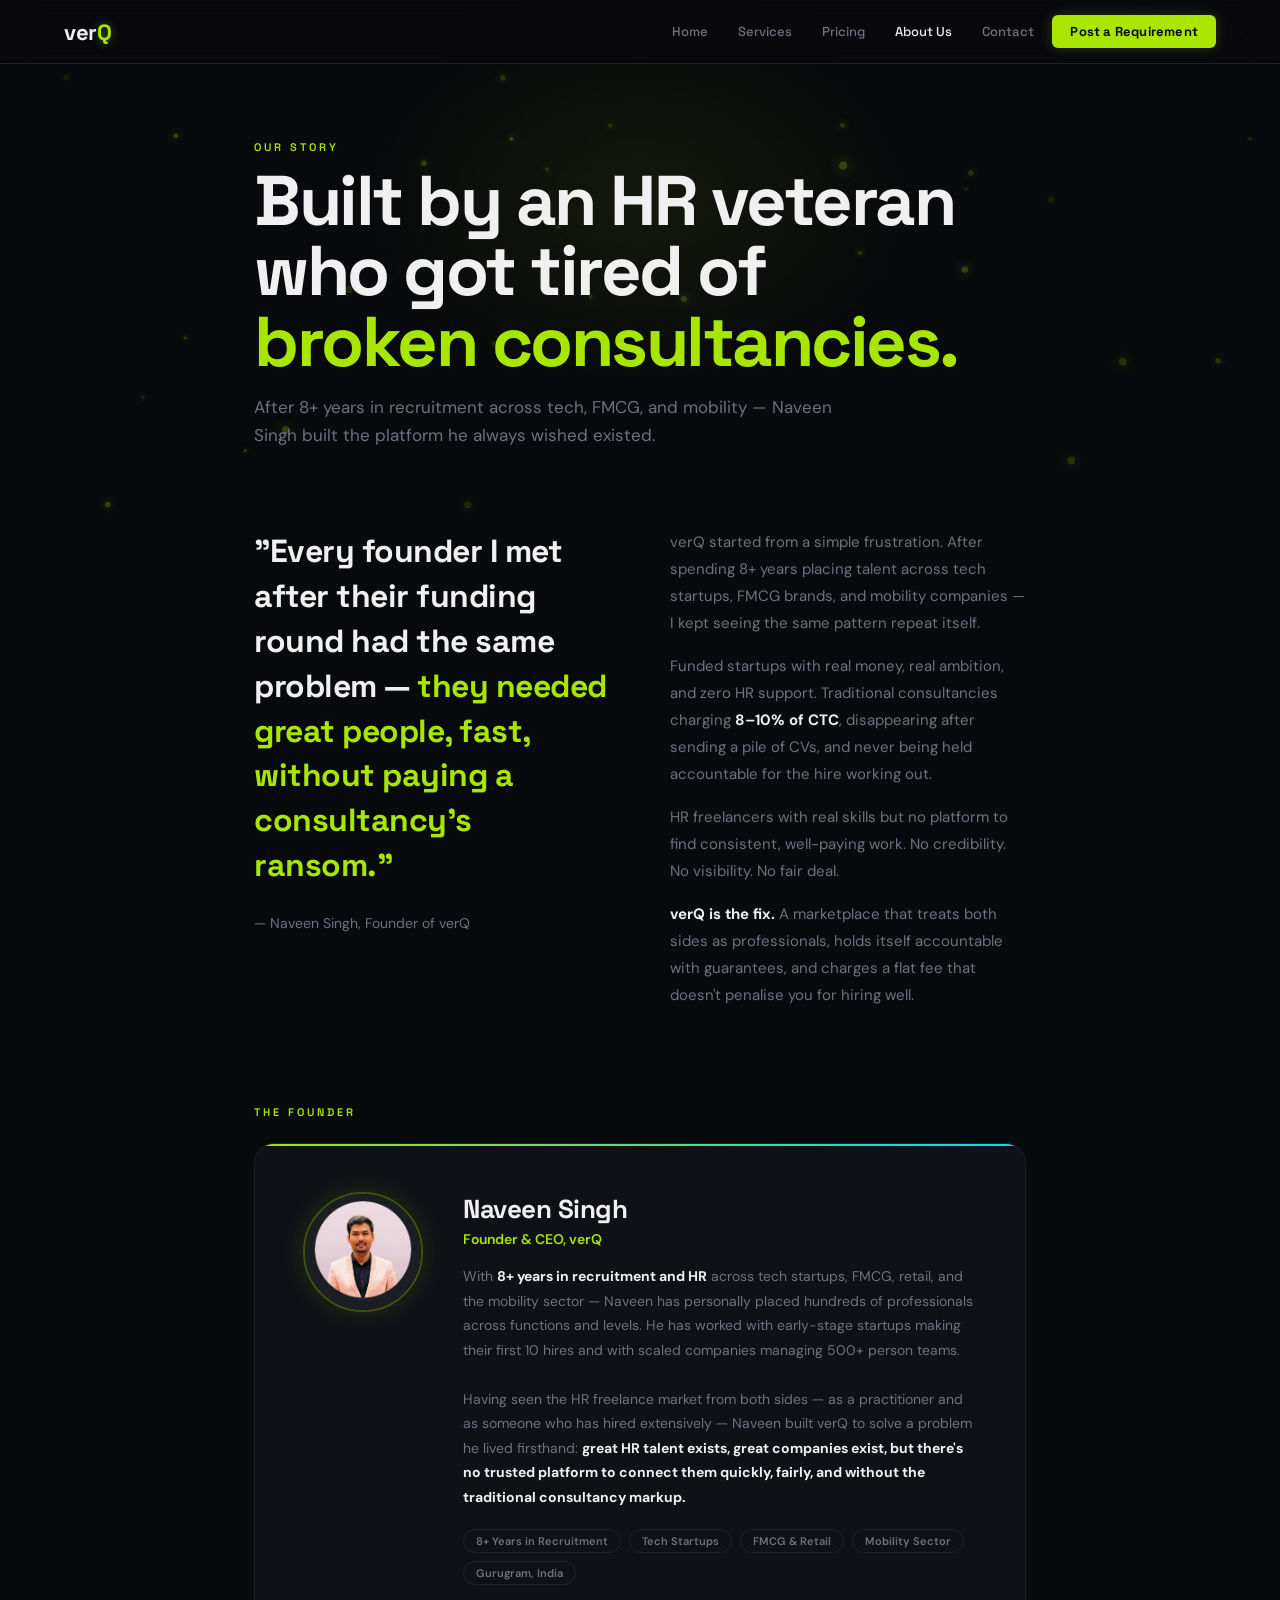
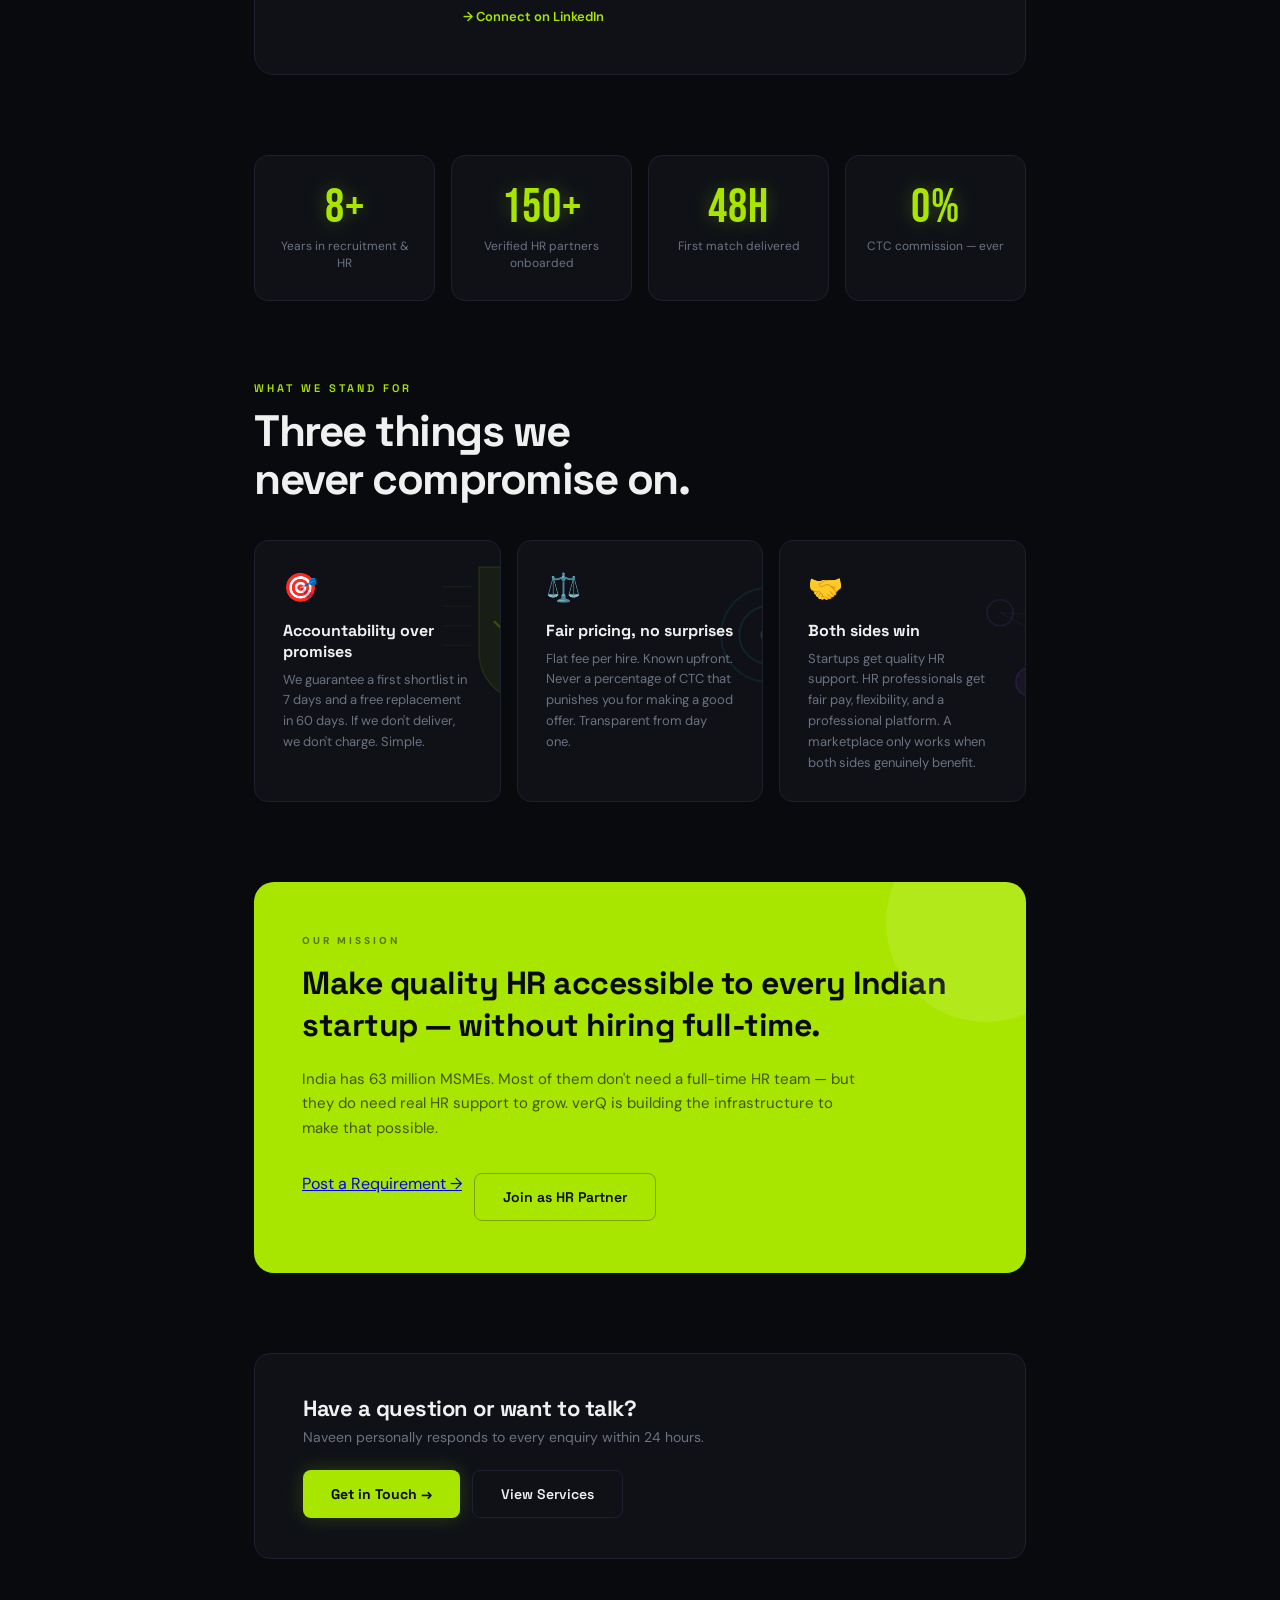
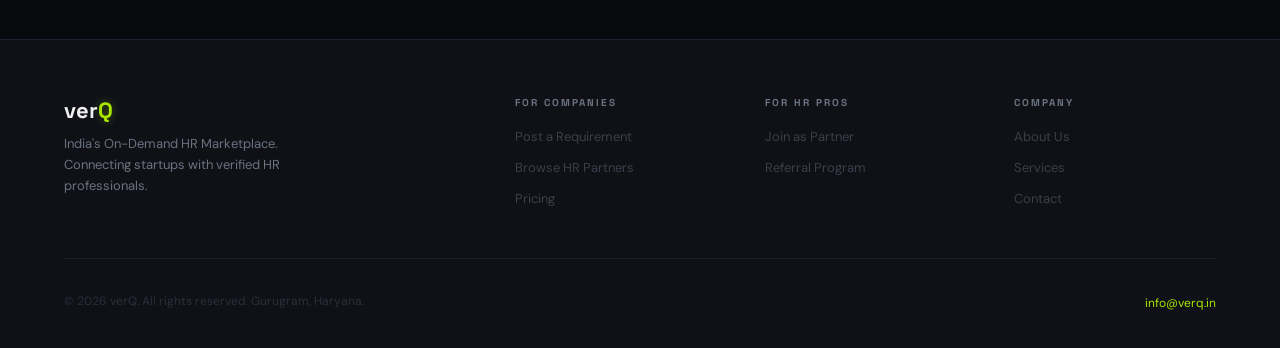
==== commit 282cfed5: "Add files via upload" ====
--- a/about.html
+++ b/about.html
@@ -2,12 +2,15 @@
 <html lang="en">
 <head>
 <meta charset="UTF-8"/>
+<link rel="icon" type="image/png" href="/favicon.png">
 <meta name="viewport" content="width=device-width, initial-scale=1.0"/>
 <meta name="description" content="About verQ — India's on-demand HR marketplace. Built by Naveen Singh, an 8+ year HR veteran who saw startups struggle and decided to fix it."/>
 <title>About Us | verQ</title>
 <link href="https://fonts.googleapis.com/css2?family=Space+Grotesk:wght@300;400;500;600;700&family=DM+Sans:wght@300;400;500&family=Bebas+Neue&display=swap" rel="stylesheet"/>
 <link rel="stylesheet" href="css/theme.css"/>
 <style>
+.hero-canvas-wrap { position:relative; overflow:hidden; }
+#about-canvas { position:absolute; top:0; left:0; width:100%; height:100%; z-index:0; opacity:0.6; pointer-events:none; }
 .page-hero {
   padding: 140px 5% 80px;
   position: relative; z-index: 1;
@@ -152,7 +155,6 @@
   <div class="nav-links">
     <a href="/">Home</a>
     <a href="/services.html">Services</a>
-    <a href="/ai-match.html" style="color:var(--accent);font-weight:600;">✦ AI Match</a>
     <a href="/pricing.html">Pricing</a>
     <a href="/about.html" class="active">About Us</a>
     <a href="/contact.html">Contact</a>
@@ -162,12 +164,15 @@
 </nav>
 
 <!-- HERO -->
-<div class="page-hero">
-  <span class="eyebrow" style="animation: fadeUp 0.5s ease both;">Our Story</span>
-  <h1 class="section-title" style="font-size:clamp(40px,5.5vw,72px);letter-spacing:-2.5px;line-height:1.0;margin-bottom:16px;animation: fadeUp 0.5s 0.1s ease both;">
-    Built by an HR veteran<br/>who got tired of<br/><span style="color:var(--accent);">broken consultancies.</span>
-  </h1>
-  <p class="section-sub" style="font-size:17px;max-width:580px;animation: fadeUp 0.5s 0.2s ease both;">After 8+ years in recruitment across tech, FMCG, and mobility — Naveen Singh built the platform he always wished existed.</p>
+<div class="hero-canvas-wrap">
+  <canvas id="about-canvas"></canvas>
+  <div class="page-hero">
+    <span class="eyebrow" style="animation: fadeUp 0.5s ease both;">Our Story</span>
+    <h1 class="section-title" style="font-size:clamp(40px,5.5vw,72px);letter-spacing:-2.5px;line-height:1.0;margin-bottom:16px;animation: fadeUp 0.5s 0.1s ease both;">
+      Built by an HR veteran<br/>who got tired of<br/><span style="color:var(--accent);">broken consultancies.</span>
+    </h1>
+    <p class="section-sub" style="font-size:17px;max-width:580px;animation: fadeUp 0.5s 0.2s ease both;">After 8+ years in recruitment across tech, FMCG, and mobility — Naveen Singh built the platform he always wished existed.</p>
+  </div>
 </div>
 
 <!-- INTRO -->
@@ -299,7 +304,7 @@
     <div><div class="footer-col-title">For Companies</div><ul class="footer-links"><li><a href="/post-requirement.html">Post a Requirement</a></li><li><a href="/#browse">Browse HR Partners</a></li><li><a href="/pricing.html">Pricing</a></li></ul></div>
     <div><div class="footer-col-title">For HR Pros</div><ul class="footer-links"><li><a href="/join-hr-partner.html">Join as Partner</a></li><li><a href="/referral.html">Referral Program</a></li></ul></div>
     <div><div class="footer-col-title">Company</div><ul class="footer-links"><li><a href="/about.html">About Us</a></li><li><a href="/services.html">Services</a>
-    <a href="/ai-match.html" style="color:var(--accent);font-weight:600;">✦ AI Match</a></li><li><a href="/contact.html">Contact</a></li></ul></div>
+    </li><li><a href="/contact.html">Contact</a></li></ul></div>
   </div>
   <div class="footer-bottom"><div class="footer-copy">© 2026 verQ. All rights reserved. Gurugram, Haryana.</div><div class="footer-email"><a href="mailto:info@verq.in">info@verq.in</a></div></div>
 </footer>
--- a/css/theme.css
+++ b/css/theme.css
@@ -1,18 +1,23 @@
 /* ── verQ THEME v2 — FIXED MOBILE MENU ── */
 :root {
-  --space: #0A0A0F;
+  --space: #090A0D;
   --surface: #0F1117;
-  --surface2: #13151E;
+  --surface2: #151923;
   --accent: #A8E600;
   --accent-dark: #8CC400;
   --accent-text: #0A0A0F;
   --cyan: #00DDF0;
   --white: #F0F0F0;
   --muted: #6B7280;
-  --border: #1E2533;
+  --border: #1C212D;
   --glow: 0 0 24px rgba(168,230,0,0.12);
   --glow-strong: 0 0 36px rgba(168,230,0,0.28);
   --glow-cyan: 0 0 20px rgba(0,221,240,0.12);
+  /* spacing system: section / heading / card / tight */
+  --sp-section: 120px;
+  --sp-heading: 64px;
+  --sp-card: 24px;
+  --sp-tight: 12px;
 }
 
 *, *::before, *::after { box-sizing: border-box; margin: 0; padding: 0; }
@@ -144,7 +149,7 @@
     left: 0;
     right: 0;
     height: calc(100vh - 64px);
-    background: rgba(10,10,15,0.98);
+    background: #0A0A0F;
     backdrop-filter: blur(20px);
     -webkit-backdrop-filter: blur(20px);
     flex-direction: column !important;
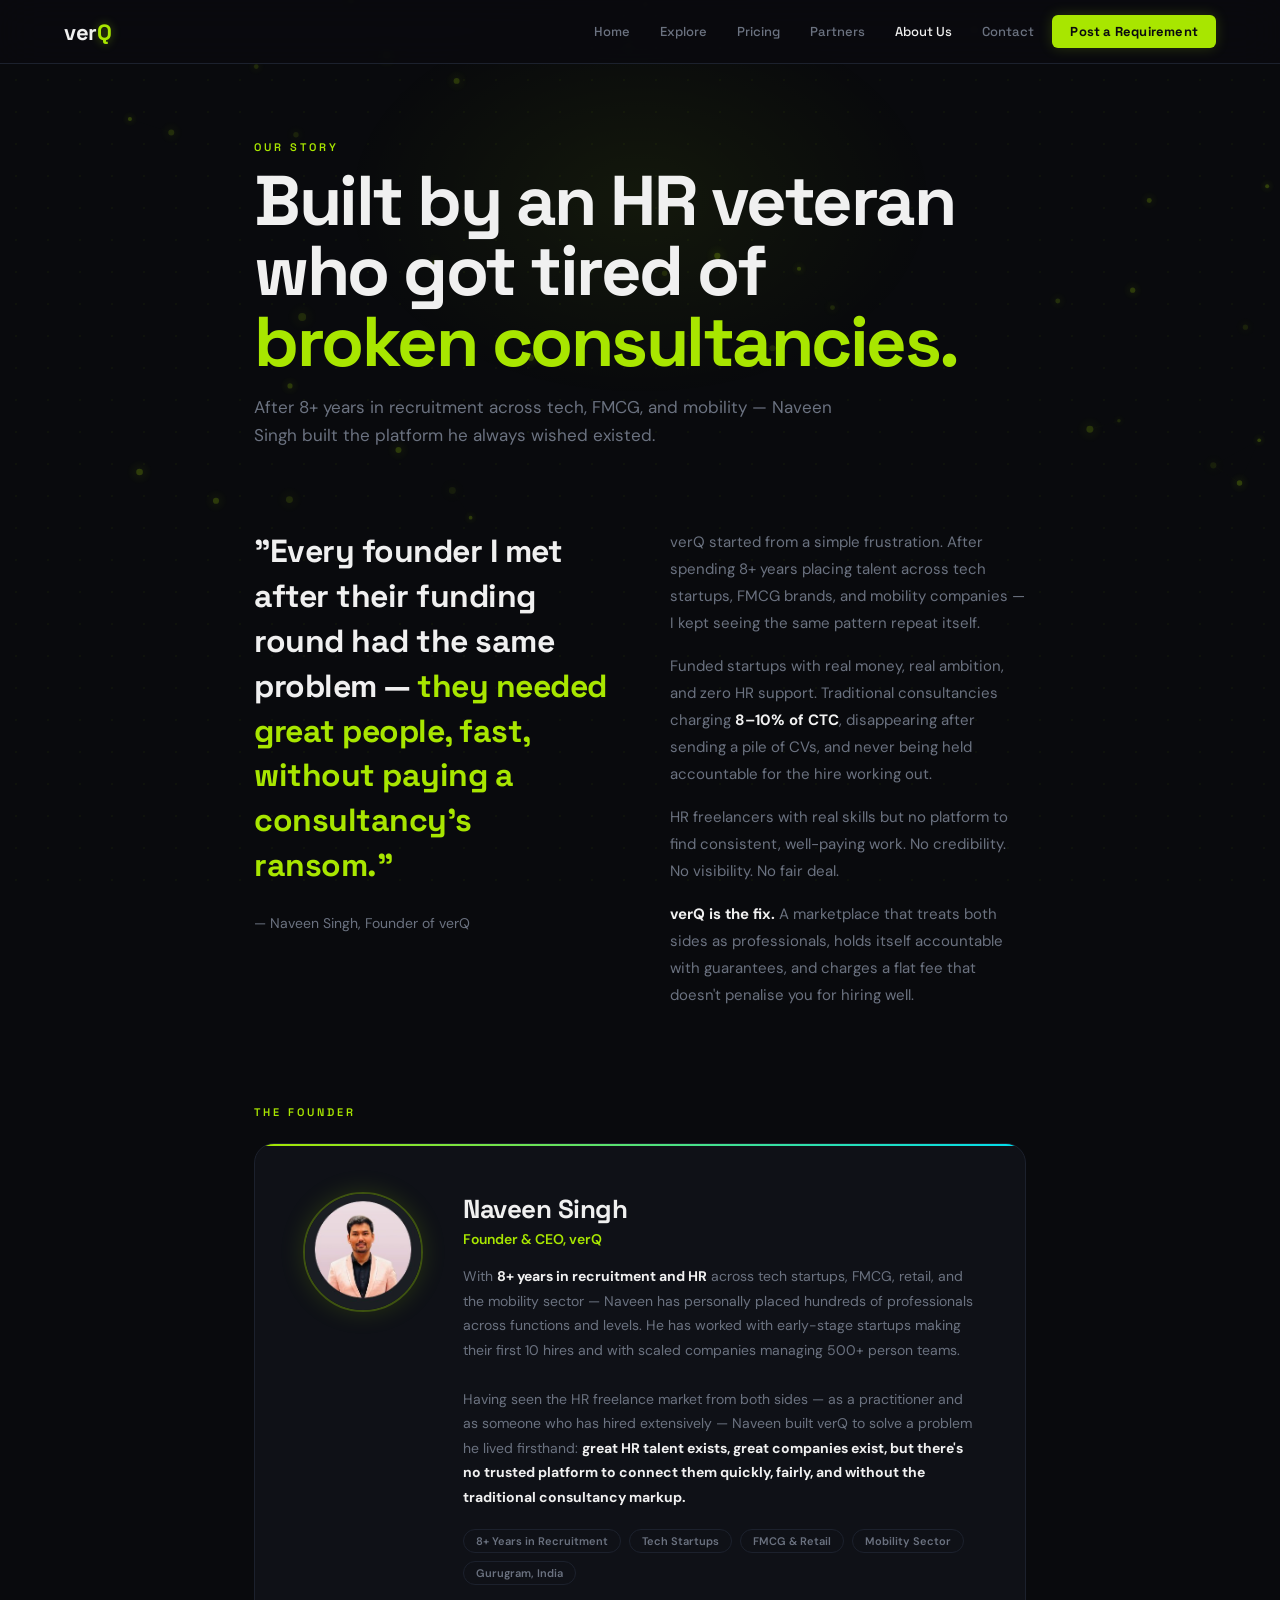
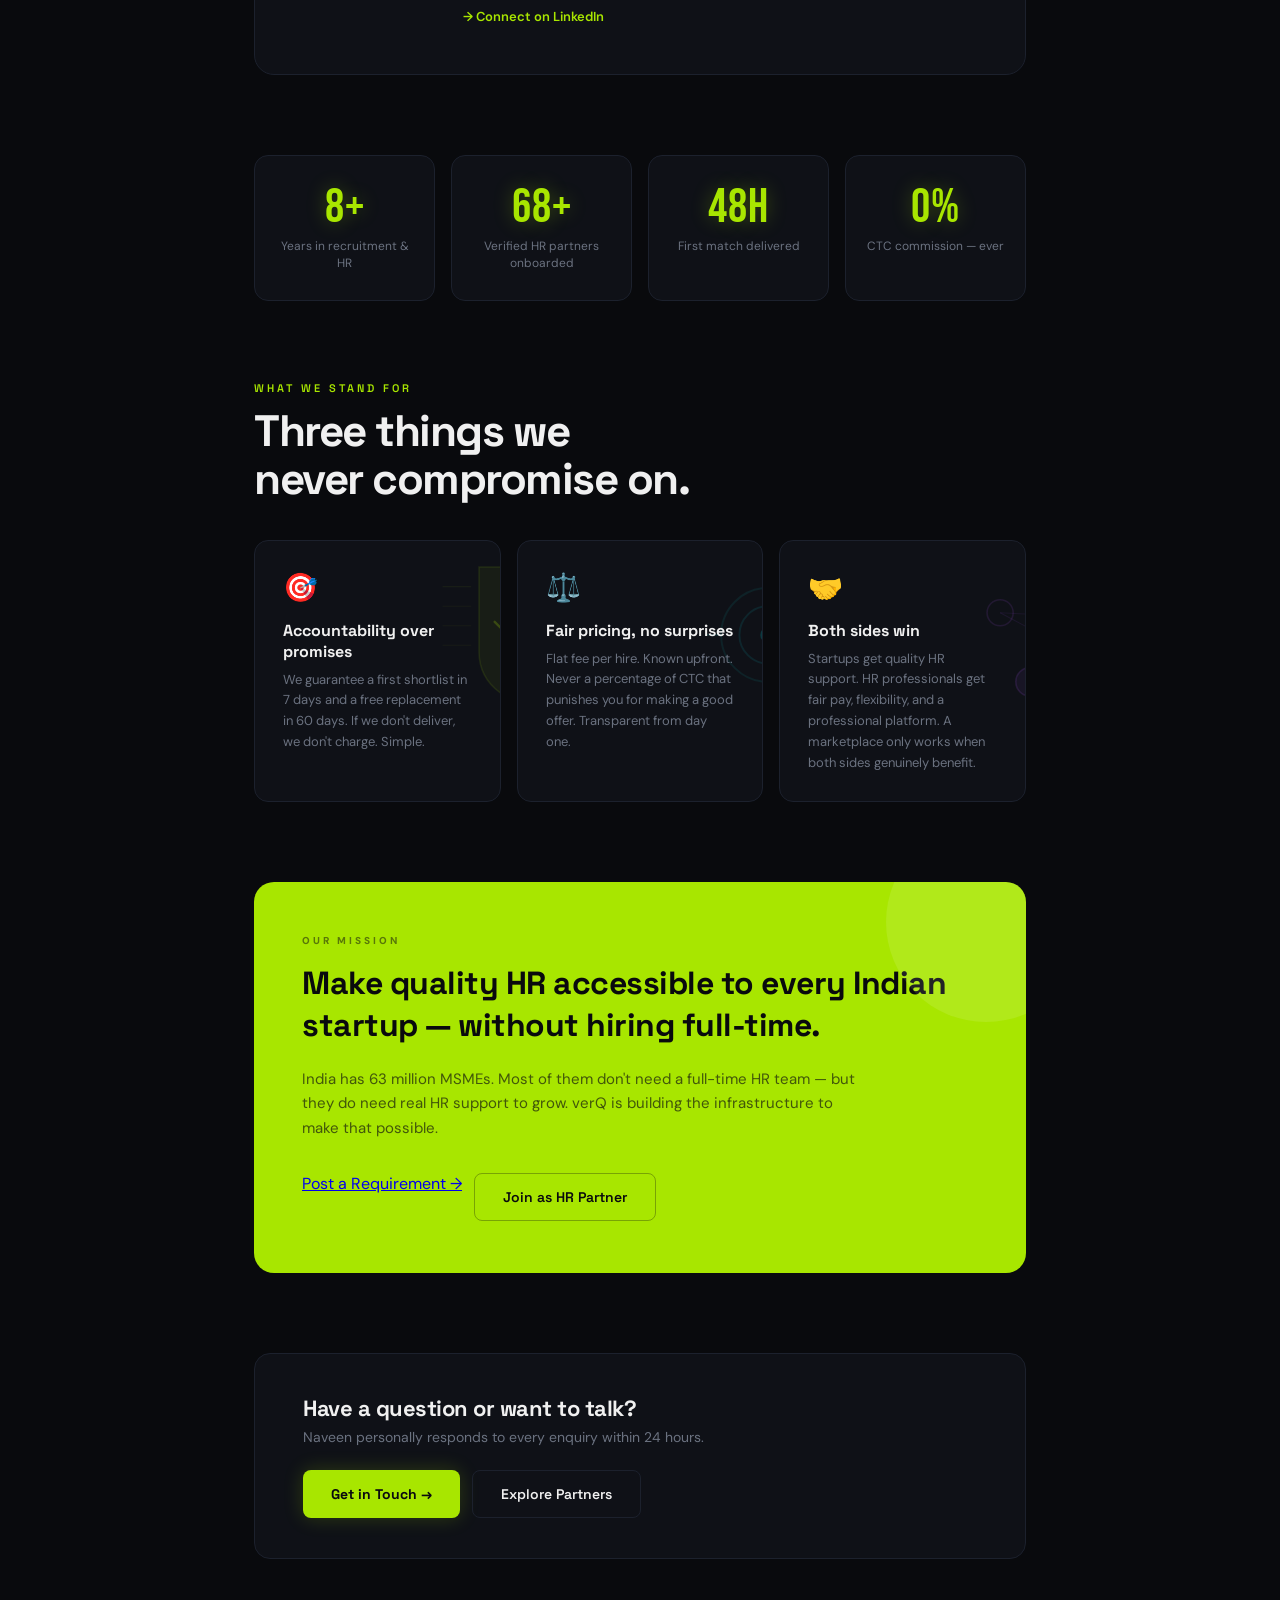
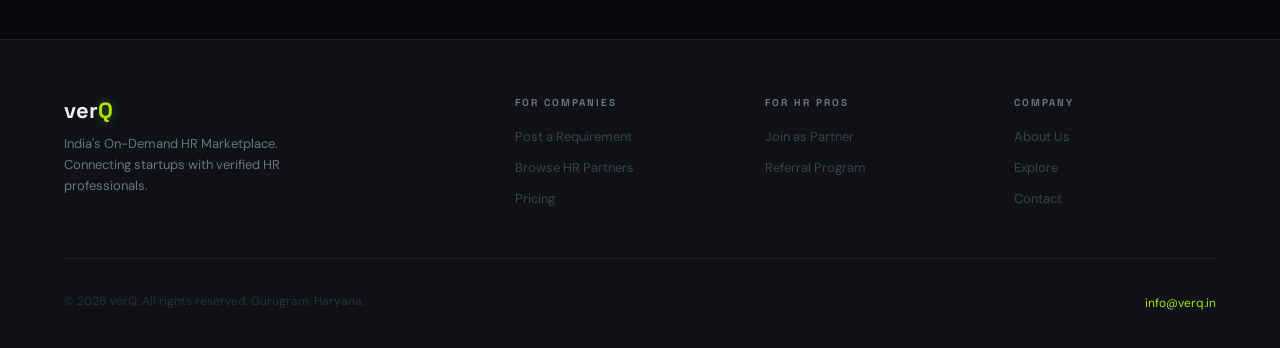
==== commit dfa86745: "Add files via upload" ====
--- a/about.html
+++ b/about.html
@@ -154,8 +154,9 @@
   <a href="/" class="nav-logo">ver<span>Q</span></a>
   <div class="nav-links">
     <a href="/">Home</a>
-    <a href="/services.html">Services</a>
+    <a href="/explore.html">Explore</a>
     <a href="/pricing.html">Pricing</a>
+    <a href="/partners.html">Partners</a>
     <a href="/about.html" class="active">About Us</a>
     <a href="/contact.html">Contact</a>
     <a href="/post-requirement.html" class="nav-cta">Post a Requirement</a>
@@ -231,7 +232,7 @@
       <div class="stat4-label">Years in recruitment & HR</div>
     </div>
     <div class="stat4-card reveal">
-      <div class="stat4-num">150+</div>
+      <div class="stat4-num">68+</div>
       <div class="stat4-label">Verified HR partners onboarded</div>
     </div>
     <div class="stat4-card reveal">
@@ -293,7 +294,7 @@
     </div>
     <div class="cta-strip-actions">
       <a href="/contact.html" class="btn-primary">Get in Touch →</a>
-      <a href="/services.html" class="btn-outline">View Services</a>
+      <a href="/explore.html" class="btn-outline">Explore Partners</a>
     </div>
   </div>
 </section>
@@ -301,9 +302,9 @@
 <footer>
   <div class="footer-grid">
     <div><span class="footer-logo">ver<span>Q</span></span><p class="footer-tagline">India's On-Demand HR Marketplace. Connecting startups with verified HR professionals.</p></div>
-    <div><div class="footer-col-title">For Companies</div><ul class="footer-links"><li><a href="/post-requirement.html">Post a Requirement</a></li><li><a href="/#browse">Browse HR Partners</a></li><li><a href="/pricing.html">Pricing</a></li></ul></div>
+    <div><div class="footer-col-title">For Companies</div><ul class="footer-links"><li><a href="/post-requirement.html">Post a Requirement</a></li><li><a href="/partners.html">Browse HR Partners</a></li><li><a href="/pricing.html">Pricing</a></li></ul></div>
     <div><div class="footer-col-title">For HR Pros</div><ul class="footer-links"><li><a href="/join-hr-partner.html">Join as Partner</a></li><li><a href="/referral.html">Referral Program</a></li></ul></div>
-    <div><div class="footer-col-title">Company</div><ul class="footer-links"><li><a href="/about.html">About Us</a></li><li><a href="/services.html">Services</a>
+    <div><div class="footer-col-title">Company</div><ul class="footer-links"><li><a href="/about.html">About Us</a></li><li><a href="/explore.html">Explore</a>
     </li><li><a href="/contact.html">Contact</a></li></ul></div>
   </div>
   <div class="footer-bottom"><div class="footer-copy">© 2026 verQ. All rights reserved. Gurugram, Haryana.</div><div class="footer-email"><a href="mailto:info@verq.in">info@verq.in</a></div></div>
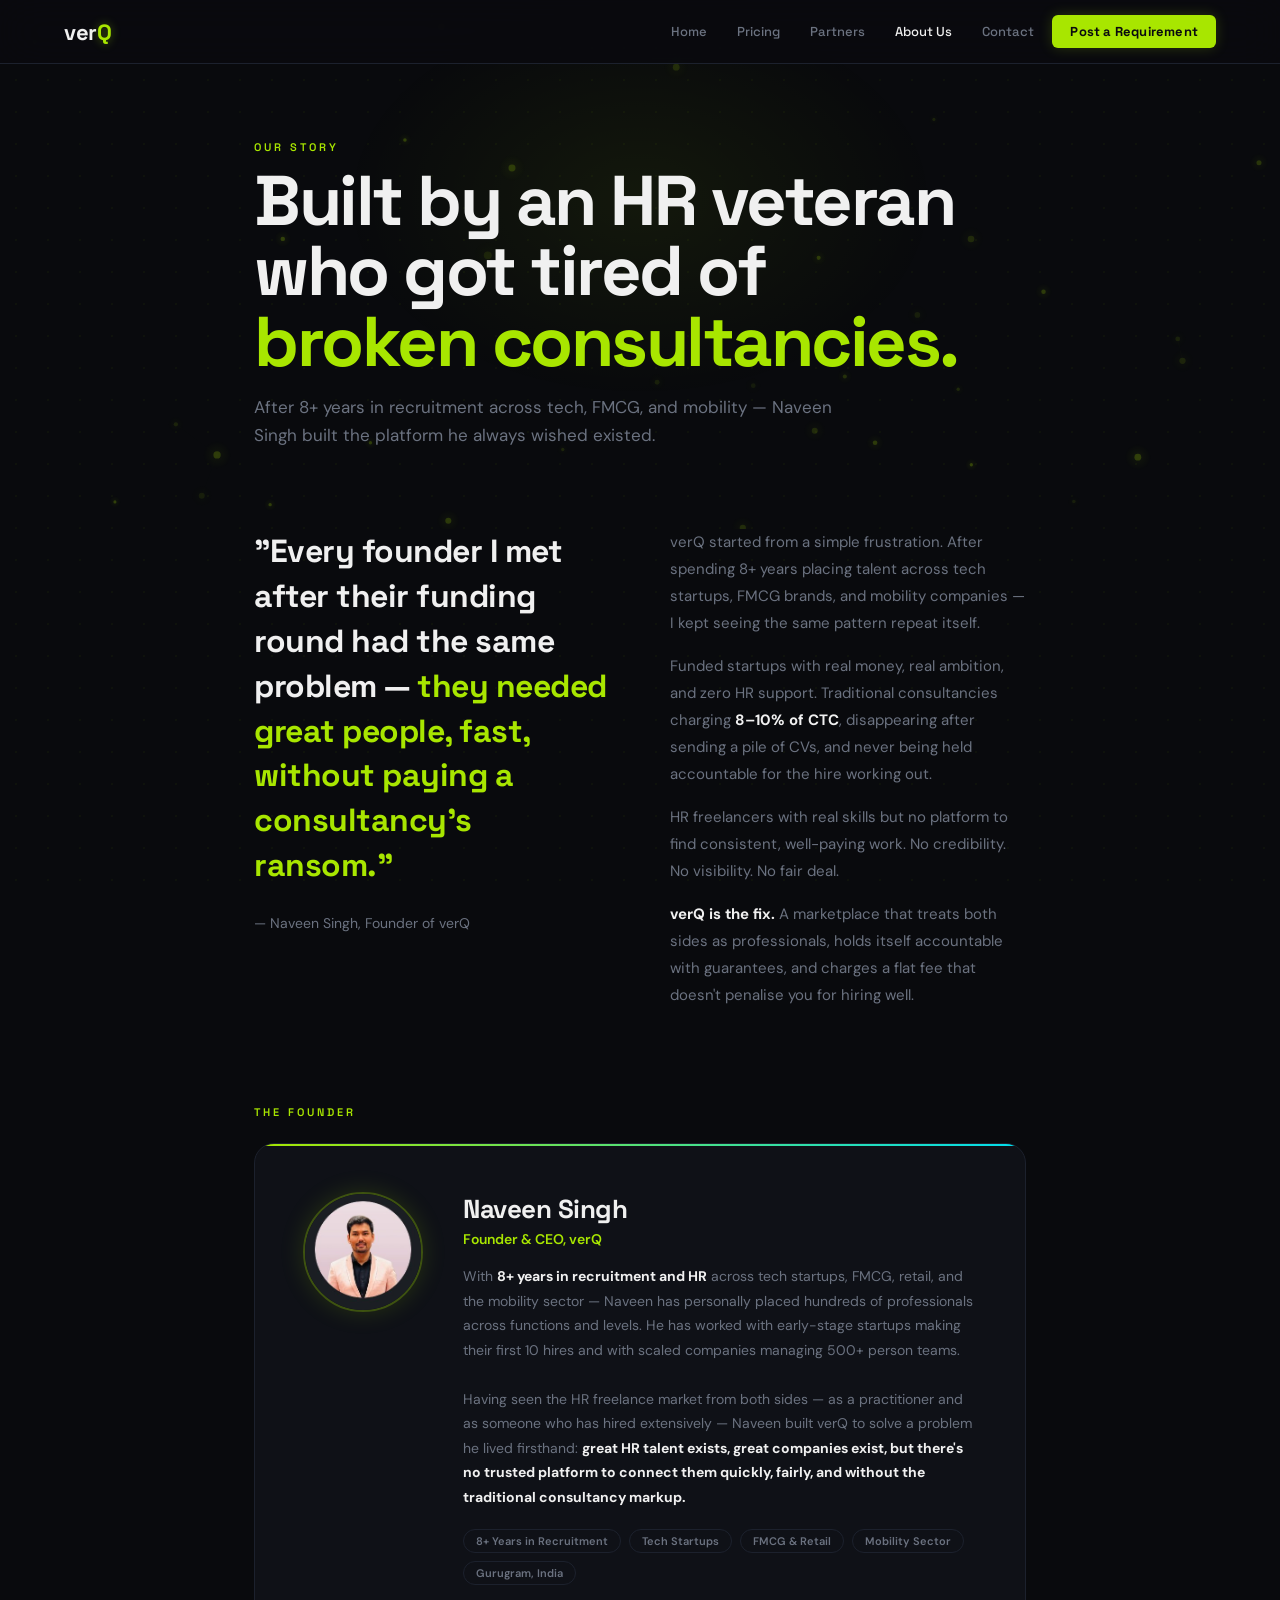
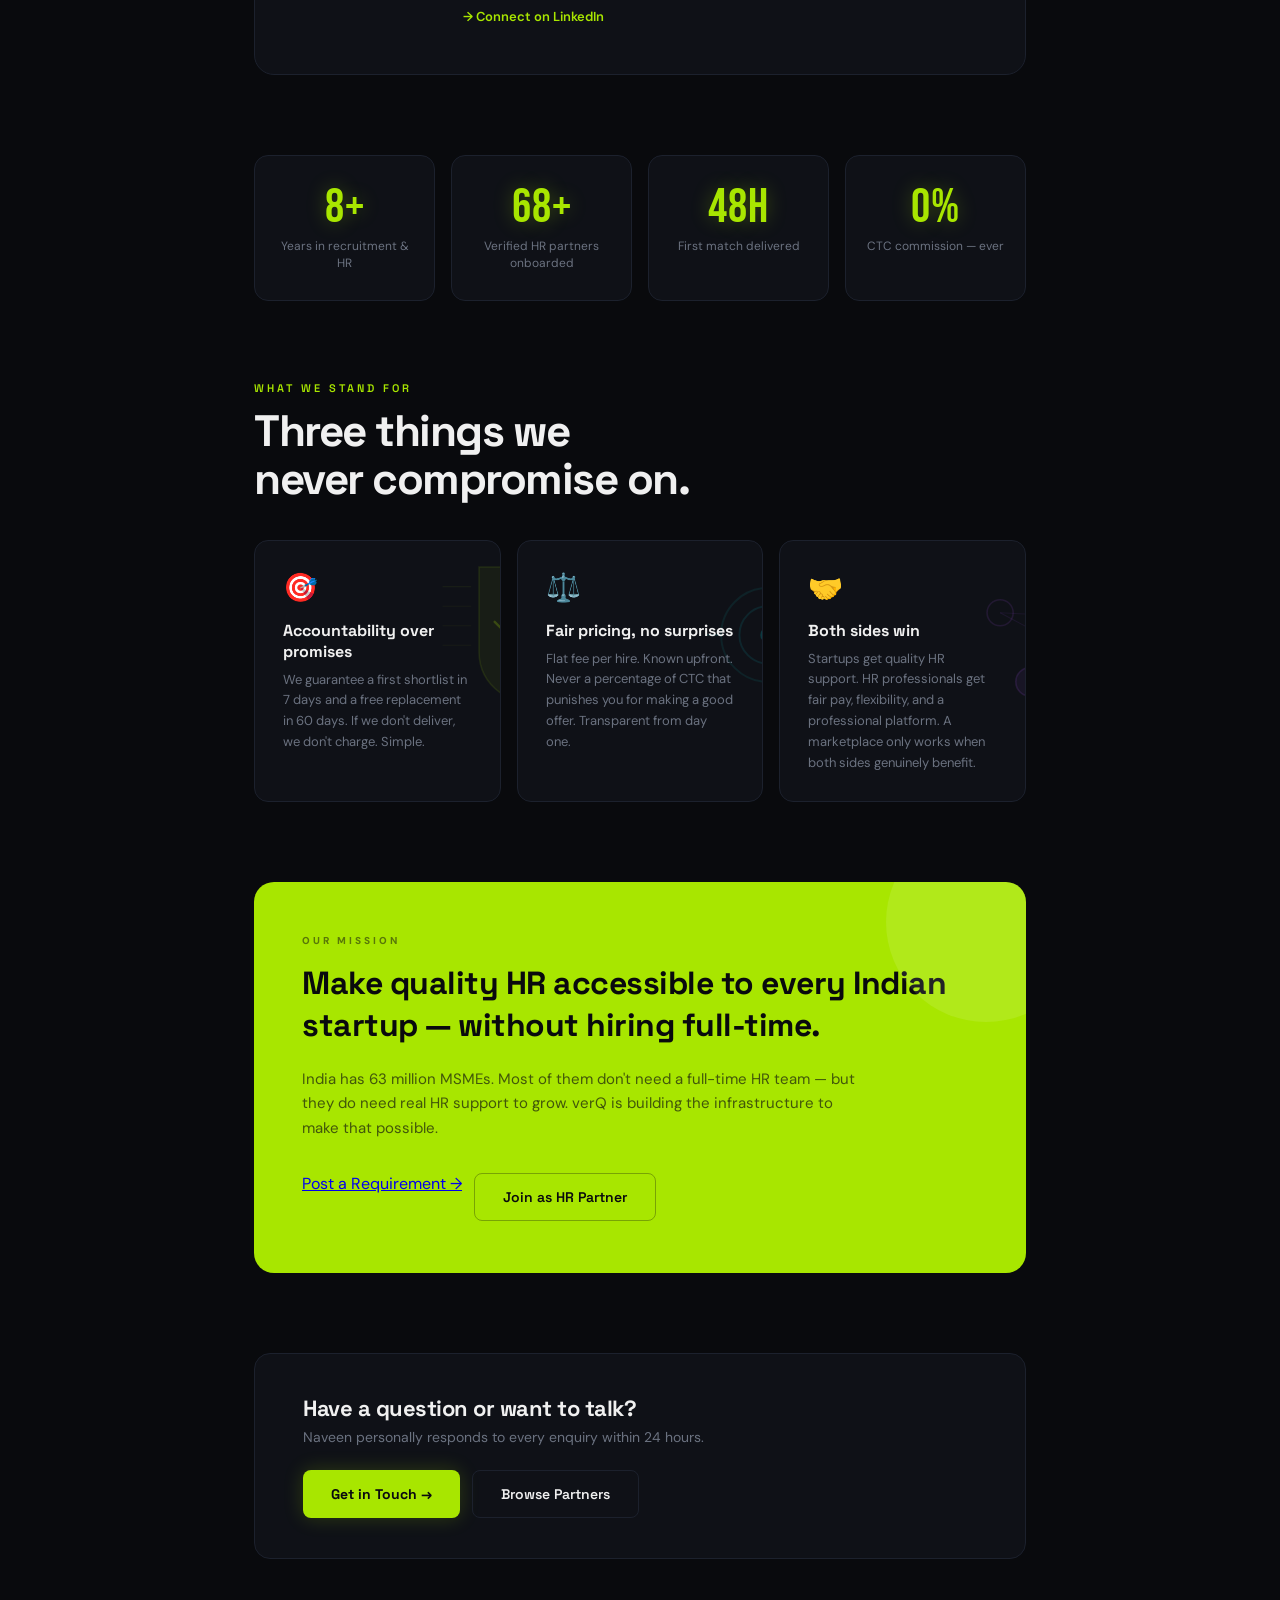
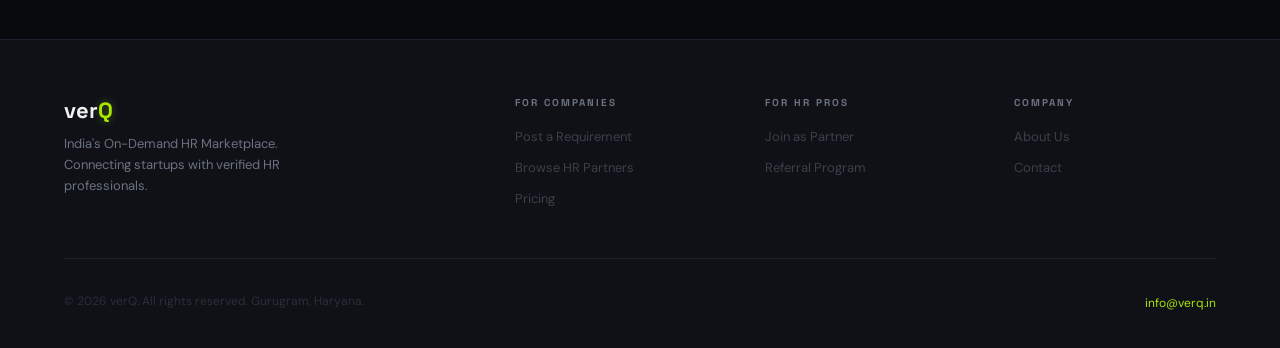
==== commit bf856d6c: "Add files via upload" ====
--- a/about.html
+++ b/about.html
@@ -154,7 +154,6 @@
   <a href="/" class="nav-logo">ver<span>Q</span></a>
   <div class="nav-links">
     <a href="/">Home</a>
-    <a href="/explore.html">Explore</a>
     <a href="/pricing.html">Pricing</a>
     <a href="/partners.html">Partners</a>
     <a href="/about.html" class="active">About Us</a>
@@ -294,7 +293,7 @@
     </div>
     <div class="cta-strip-actions">
       <a href="/contact.html" class="btn-primary">Get in Touch →</a>
-      <a href="/explore.html" class="btn-outline">Explore Partners</a>
+      <a href="/partners.html" class="btn-outline">Browse Partners</a>
     </div>
   </div>
 </section>
@@ -304,7 +303,7 @@
     <div><span class="footer-logo">ver<span>Q</span></span><p class="footer-tagline">India's On-Demand HR Marketplace. Connecting startups with verified HR professionals.</p></div>
     <div><div class="footer-col-title">For Companies</div><ul class="footer-links"><li><a href="/post-requirement.html">Post a Requirement</a></li><li><a href="/partners.html">Browse HR Partners</a></li><li><a href="/pricing.html">Pricing</a></li></ul></div>
     <div><div class="footer-col-title">For HR Pros</div><ul class="footer-links"><li><a href="/join-hr-partner.html">Join as Partner</a></li><li><a href="/referral.html">Referral Program</a></li></ul></div>
-    <div><div class="footer-col-title">Company</div><ul class="footer-links"><li><a href="/about.html">About Us</a></li><li><a href="/explore.html">Explore</a>
+    <div><div class="footer-col-title">Company</div><ul class="footer-links"><li><a href="/about.html">About Us</a></li><li>
     </li><li><a href="/contact.html">Contact</a></li></ul></div>
   </div>
   <div class="footer-bottom"><div class="footer-copy">© 2026 verQ. All rights reserved. Gurugram, Haryana.</div><div class="footer-email"><a href="mailto:info@verq.in">info@verq.in</a></div></div>
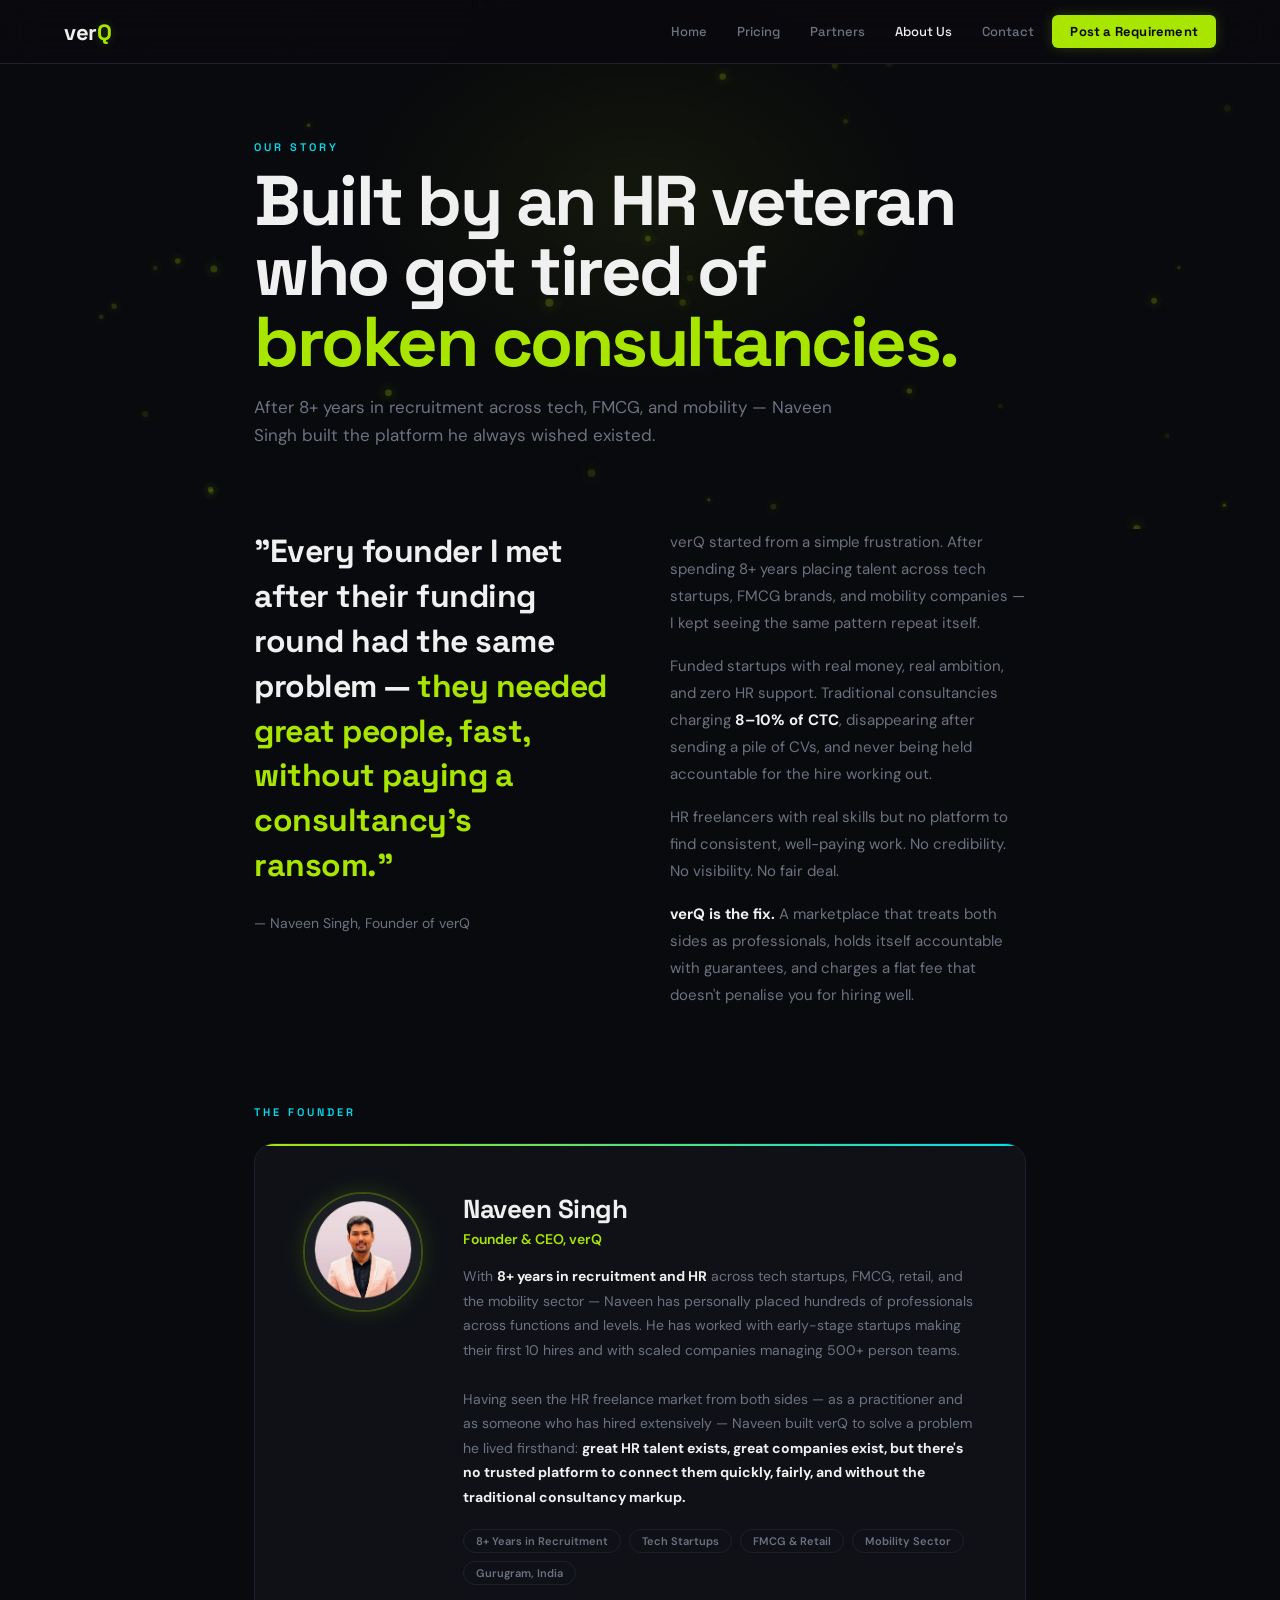
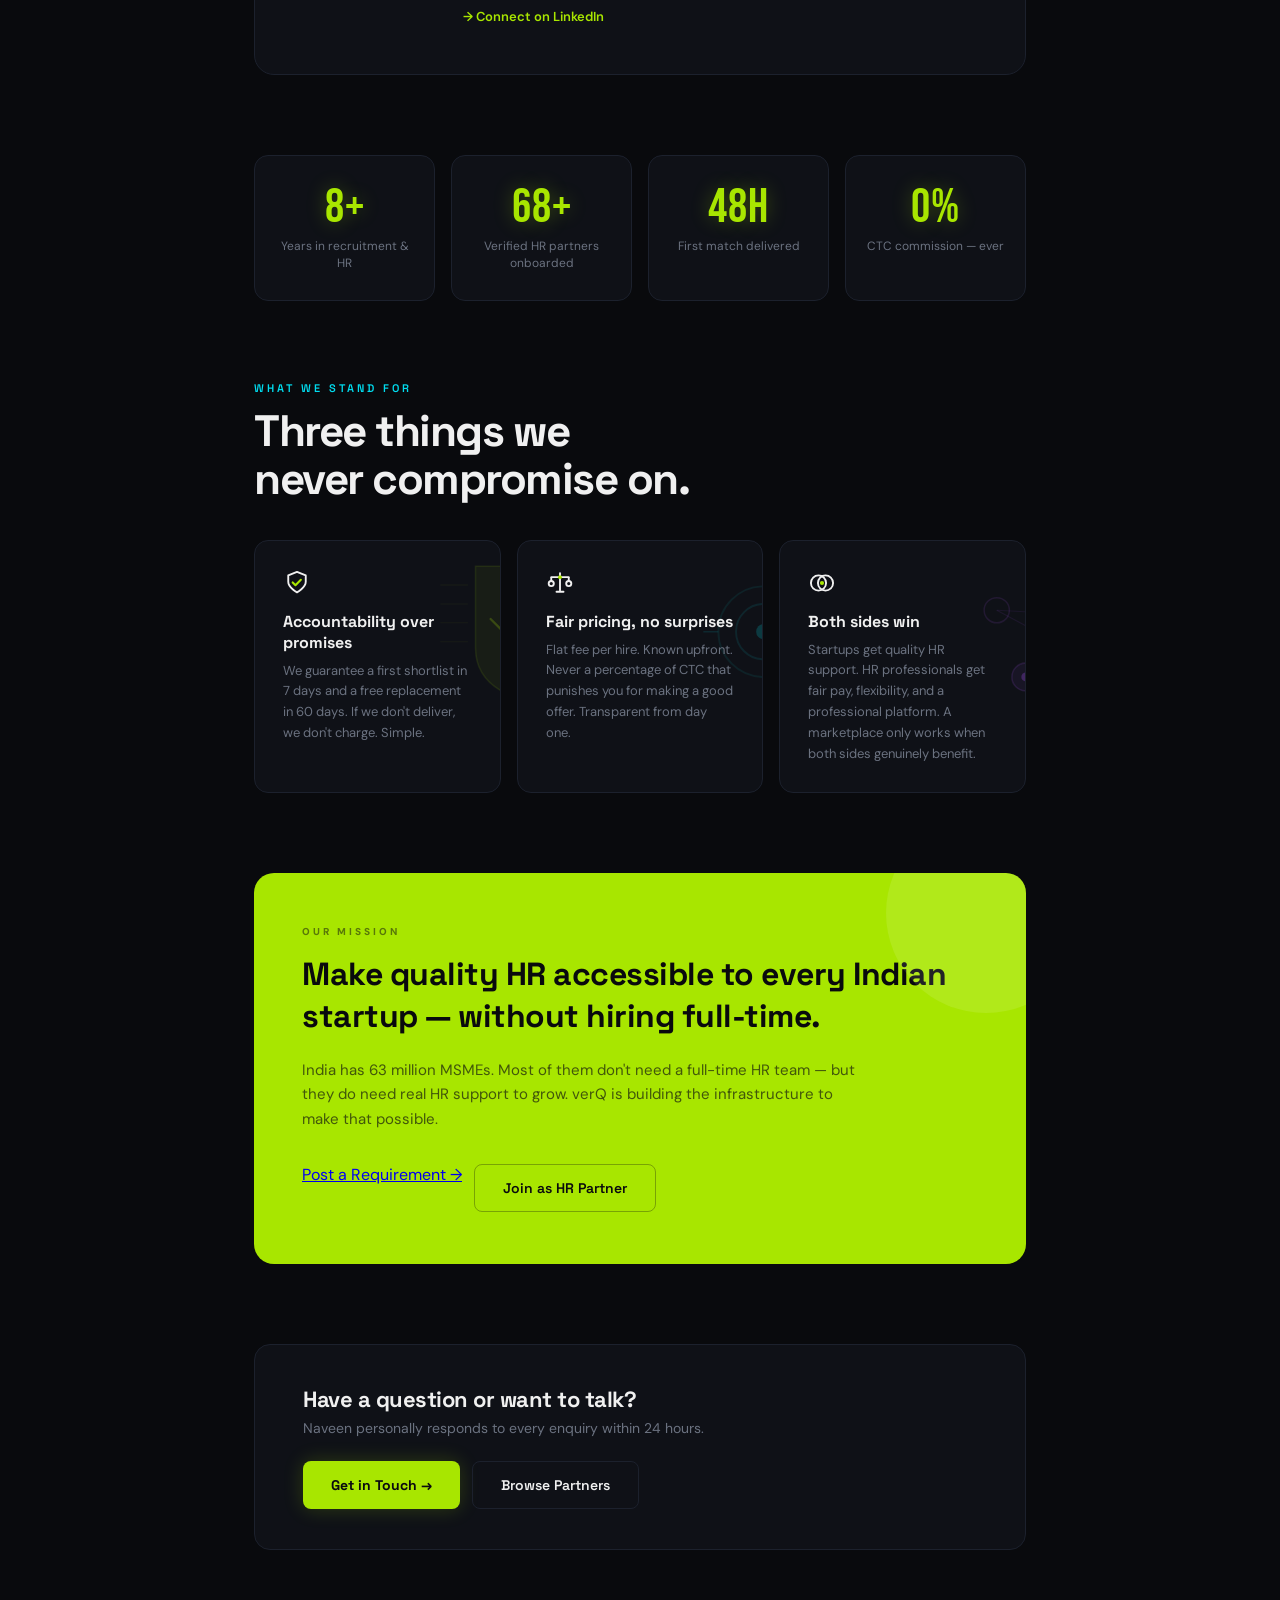
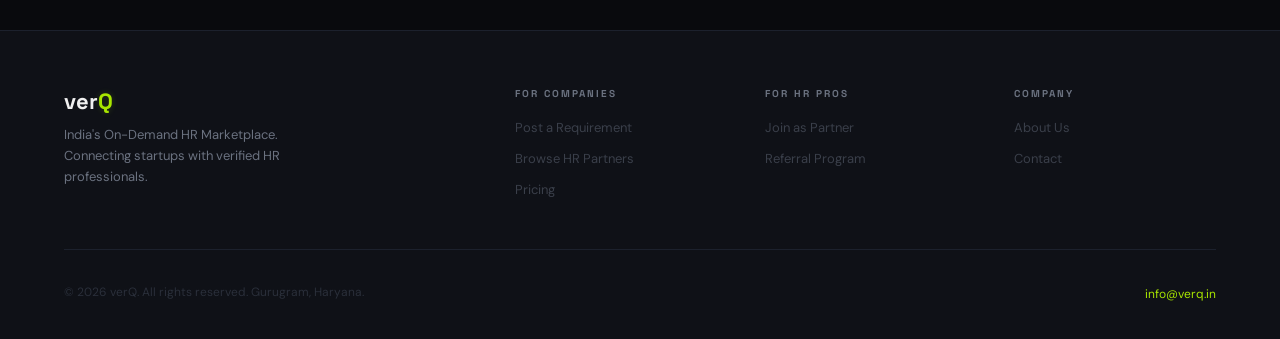
==== commit 5ac5e8f5: "Add files via upload" ====
--- a/about.html
+++ b/about.html
@@ -98,7 +98,7 @@
 .values-grid { display: grid; grid-template-columns: repeat(3, 1fr); gap: 16px; margin-top: 36px; }
 .val-card { background: var(--surface); border: 1px solid var(--border); border-radius: 14px; padding: 28px; transition: all 0.2s; }
 .val-card:hover { border-color: rgba(0,245,255,0.25); box-shadow: var(--glow-cyan); transform: translateY(-3px); }
-.val-icon { font-size: 28px; margin-bottom: 14px; display: block; }
+.val-icon { width: 28px; height: 28px; margin-bottom: 14px; display: block; color: var(--white); }
 .val-title { font-family: 'Space Grotesk', sans-serif; font-size: 16px; font-weight: 700; color: var(--white); margin-bottom: 8px; }
 .val-desc { font-size: 13px; color: var(--muted); line-height: 1.6; }
 
@@ -252,19 +252,19 @@
   <div class="values-grid">
     <div class="val-card vc1 reveal">
   <svg class="about-wm" viewBox="0 0 300 200" xmlns="http://www.w3.org/2000/svg" preserveAspectRatio="xMidYMid slice"><path d="M228 20 L280 20 L280 85 Q280 110 254 122 Q228 110 228 85 Z" fill="rgba(190,255,0,0.05)" stroke="rgba(190,255,0,0.09)" stroke-width="1.2"/><path d="M240 62 L252 74 L273 52" fill="none" stroke="rgba(190,255,0,0.2)" stroke-width="1.8" stroke-linecap="round"/><line x1="200" y1="35" x2="222" y2="35" stroke="rgba(190,255,0,0.05)" stroke-width="0.8"/><line x1="200" y1="50" x2="222" y2="50" stroke="rgba(190,255,0,0.04)" stroke-width="0.8"/><line x1="200" y1="65" x2="222" y2="65" stroke="rgba(190,255,0,0.04)" stroke-width="0.8"/><line x1="200" y1="80" x2="222" y2="80" stroke="rgba(190,255,0,0.04)" stroke-width="0.8"/></svg>
-      <span class="val-icon">🎯</span>
+      <svg class="val-icon" viewBox="0 0 24 24" fill="none" xmlns="http://www.w3.org/2000/svg"><path d="M12 2.5L19.5 5.5V11c0 5-7.5 9-7.5 9s-7.5-4-7.5-9V5.5L12 2.5z" stroke="currentColor" stroke-width="1.6" stroke-linejoin="round"/><path d="M8.3 11.5l2.4 2.4 4.6-4.6" stroke="var(--accent)" stroke-width="1.8" stroke-linecap="round" stroke-linejoin="round"/></svg>
       <div class="val-title">Accountability over promises</div>
       <div class="val-desc">We guarantee a first shortlist in 7 days and a free replacement in 60 days. If we don't deliver, we don't charge. Simple.</div>
     </div>
     <div class="val-card vc2 reveal">
   <svg class="about-wm" viewBox="0 0 300 200" xmlns="http://www.w3.org/2000/svg" preserveAspectRatio="xMidYMid slice"><circle cx="248" cy="72" r="36" fill="none" stroke="rgba(0,245,255,0.07)" stroke-width="1.5"/><circle cx="248" cy="72" r="22" fill="none" stroke="rgba(0,245,255,0.09)" stroke-width="1.5"/><circle cx="248" cy="72" r="6" fill="rgba(0,245,255,0.18)"/><line x1="248" y1="36" x2="248" y2="24" stroke="rgba(0,245,255,0.1)" stroke-width="1.2"/><line x1="248" y1="108" x2="248" y2="120" stroke="rgba(0,245,255,0.1)" stroke-width="1.2"/><line x1="212" y1="72" x2="200" y2="72" stroke="rgba(0,245,255,0.1)" stroke-width="1.2"/><line x1="284" y1="72" x2="296" y2="72" stroke="rgba(0,245,255,0.1)" stroke-width="1.2"/><line x1="248" y1="72" x2="268" y2="56" stroke="rgba(0,245,255,0.18)" stroke-width="1.5" stroke-linecap="round"/></svg>
-      <span class="val-icon">⚖️</span>
+      <svg class="val-icon" viewBox="0 0 24 24" fill="none" xmlns="http://www.w3.org/2000/svg"><line x1="12" y1="3.5" x2="12" y2="18.5" stroke="currentColor" stroke-width="1.6" stroke-linecap="round"/><line x1="9" y1="19.5" x2="15" y2="19.5" stroke="currentColor" stroke-width="1.6" stroke-linecap="round"/><line x1="4.5" y1="7" x2="19.5" y2="7" stroke="currentColor" stroke-width="1.6" stroke-linecap="round"/><line x1="4.5" y1="7" x2="4.5" y2="10.5" stroke="currentColor" stroke-width="1.6"/><line x1="19.5" y1="7" x2="19.5" y2="10.5" stroke="currentColor" stroke-width="1.6"/><circle cx="4.5" cy="12.5" r="2.2" stroke="currentColor" stroke-width="1.6"/><circle cx="19.5" cy="12.5" r="2.2" stroke="currentColor" stroke-width="1.6"/><circle cx="12" cy="7" r="1.6" fill="var(--accent)"/></svg>
       <div class="val-title">Fair pricing, no surprises</div>
       <div class="val-desc">Flat fee per hire. Known upfront. Never a percentage of CTC that punishes you for making a good offer. Transparent from day one.</div>
     </div>
     <div class="val-card vc3 reveal">
   <svg class="about-wm" viewBox="0 0 300 200" xmlns="http://www.w3.org/2000/svg" preserveAspectRatio="xMidYMid slice"><circle cx="225" cy="55" r="10" fill="none" stroke="rgba(168,85,247,0.12)" stroke-width="1.2"/><circle cx="268" cy="78" r="8" fill="none" stroke="rgba(168,85,247,0.1)" stroke-width="1.2"/><circle cx="248" cy="108" r="11" fill="rgba(168,85,247,0.06)" stroke="rgba(168,85,247,0.14)" stroke-width="1.2"/><circle cx="285" cy="58" r="7" fill="none" stroke="rgba(168,85,247,0.09)" stroke-width="1"/><line x1="225" y1="55" x2="268" y2="78" stroke="rgba(168,85,247,0.09)" stroke-width="0.8"/><line x1="268" y1="78" x2="248" y2="108" stroke="rgba(168,85,247,0.09)" stroke-width="0.8"/><line x1="225" y1="55" x2="285" y2="58" stroke="rgba(168,85,247,0.08)" stroke-width="0.8"/><circle cx="248" cy="108" r="3.5" fill="rgba(168,85,247,0.28)"/></svg>
-      <span class="val-icon">🤝</span>
+      <svg class="val-icon" viewBox="0 0 24 24" fill="none" xmlns="http://www.w3.org/2000/svg"><circle cx="9" cy="12" r="6.5" stroke="currentColor" stroke-width="1.6"/><circle cx="15" cy="12" r="6.5" stroke="currentColor" stroke-width="1.6"/><circle cx="12" cy="12" r="1.8" fill="var(--accent)"/></svg>
       <div class="val-title">Both sides win</div>
       <div class="val-desc">Startups get quality HR support. HR professionals get fair pay, flexibility, and a professional platform. A marketplace only works when both sides genuinely benefit.</div>
     </div>
--- a/css/theme.css
+++ b/css/theme.css
@@ -59,7 +59,7 @@
   flex-shrink: 0;
 }
 
-.nav-logo span { color: var(--accent); text-shadow: 0 0 10px rgba(168,230,0,0.4); }
+.nav-logo span { color: var(--accent); text-shadow: 0 0 8px rgba(168,230,0,0.22); }
 
 /* ═══════════════════════════════════════════════════════════════════════════
    DESKTOP NAVIGATION - VISIBLE ON LARGE SCREENS
@@ -166,6 +166,7 @@
   .nav-links.open {
     display: flex !important;
     flex-direction: column !important;
+    align-items: center !important;
   }
 
   /* Menu item styling */
@@ -175,7 +176,10 @@
     font-weight: 600 !important;
     color: var(--white) !important;
     text-decoration: none;
-    text-align: left;
+    text-align: center;
+    display: flex !important;
+    align-items: center;
+    justify-content: center;
     width: 100% !important;
     padding: 18px 24px !important;
     border-radius: 0 !important;
@@ -183,7 +187,6 @@
     border-bottom: 1px solid var(--border);
     white-space: normal !important;
     transition: all 0.2s;
-    display: block !important;
     line-height: 1.4;
   }
 
@@ -244,7 +247,7 @@
 .eyebrow {
   font-family: 'Space Grotesk', sans-serif;
   font-size: 11px; font-weight: 600; letter-spacing: 3px;
-  text-transform: uppercase; color: var(--accent);
+  text-transform: uppercase; color: var(--cyan);
   margin-bottom: 12px; display: block;
 }
 
@@ -393,7 +396,7 @@
 }
 
 .footer-logo { font-family: 'Space Grotesk', sans-serif; font-size: 22px; font-weight: 700; color: var(--white); display: block; margin-bottom: 10px; }
-.footer-logo span { color: var(--accent); text-shadow: 0 0 8px rgba(168,230,0,0.35); }
+.footer-logo span { color: var(--accent); text-shadow: 0 0 6px rgba(168,230,0,0.2); }
 .footer-tagline { font-size: 13px; color: var(--muted); line-height: 1.6; max-width: 220px; }
 .footer-col-title { font-family: 'Space Grotesk', sans-serif; font-size: 10px; font-weight: 700; letter-spacing: 2px; text-transform: uppercase; color: var(--muted); margin-bottom: 16px; }
 .footer-links { list-style: none; }
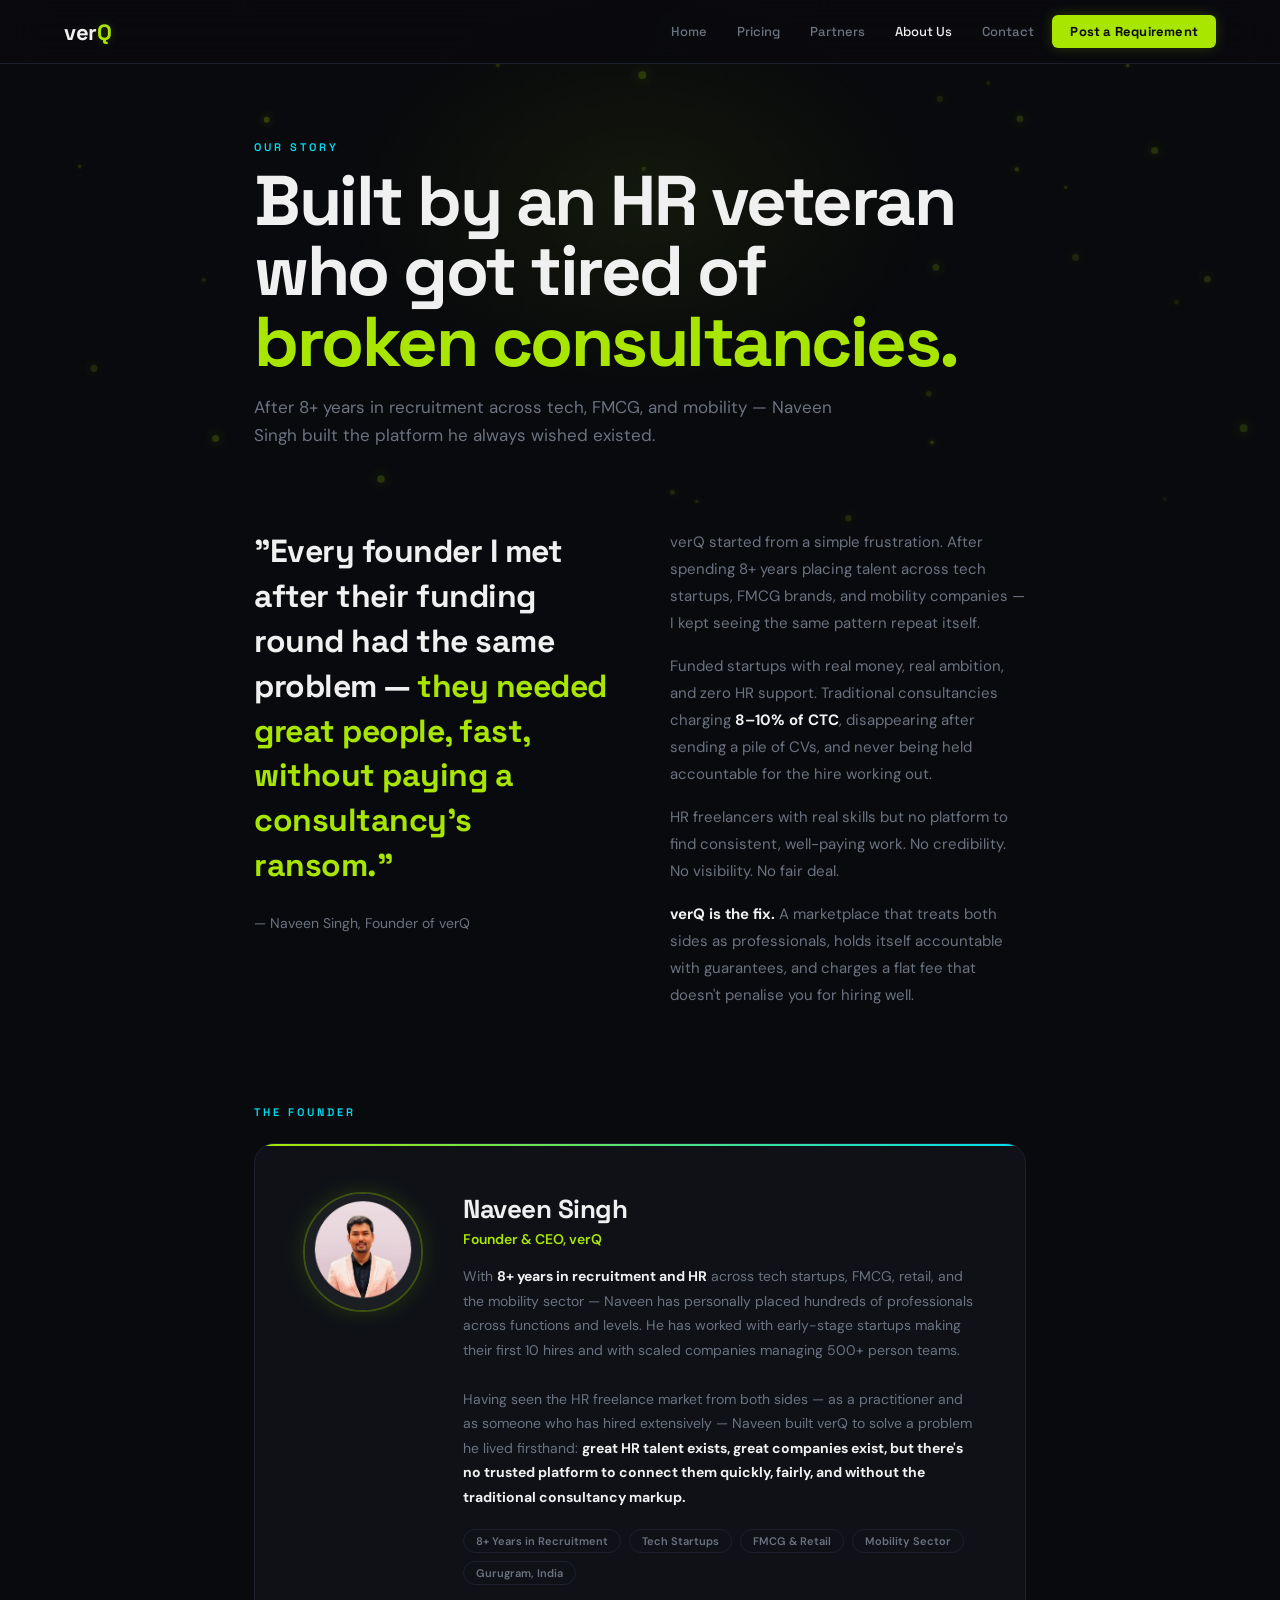
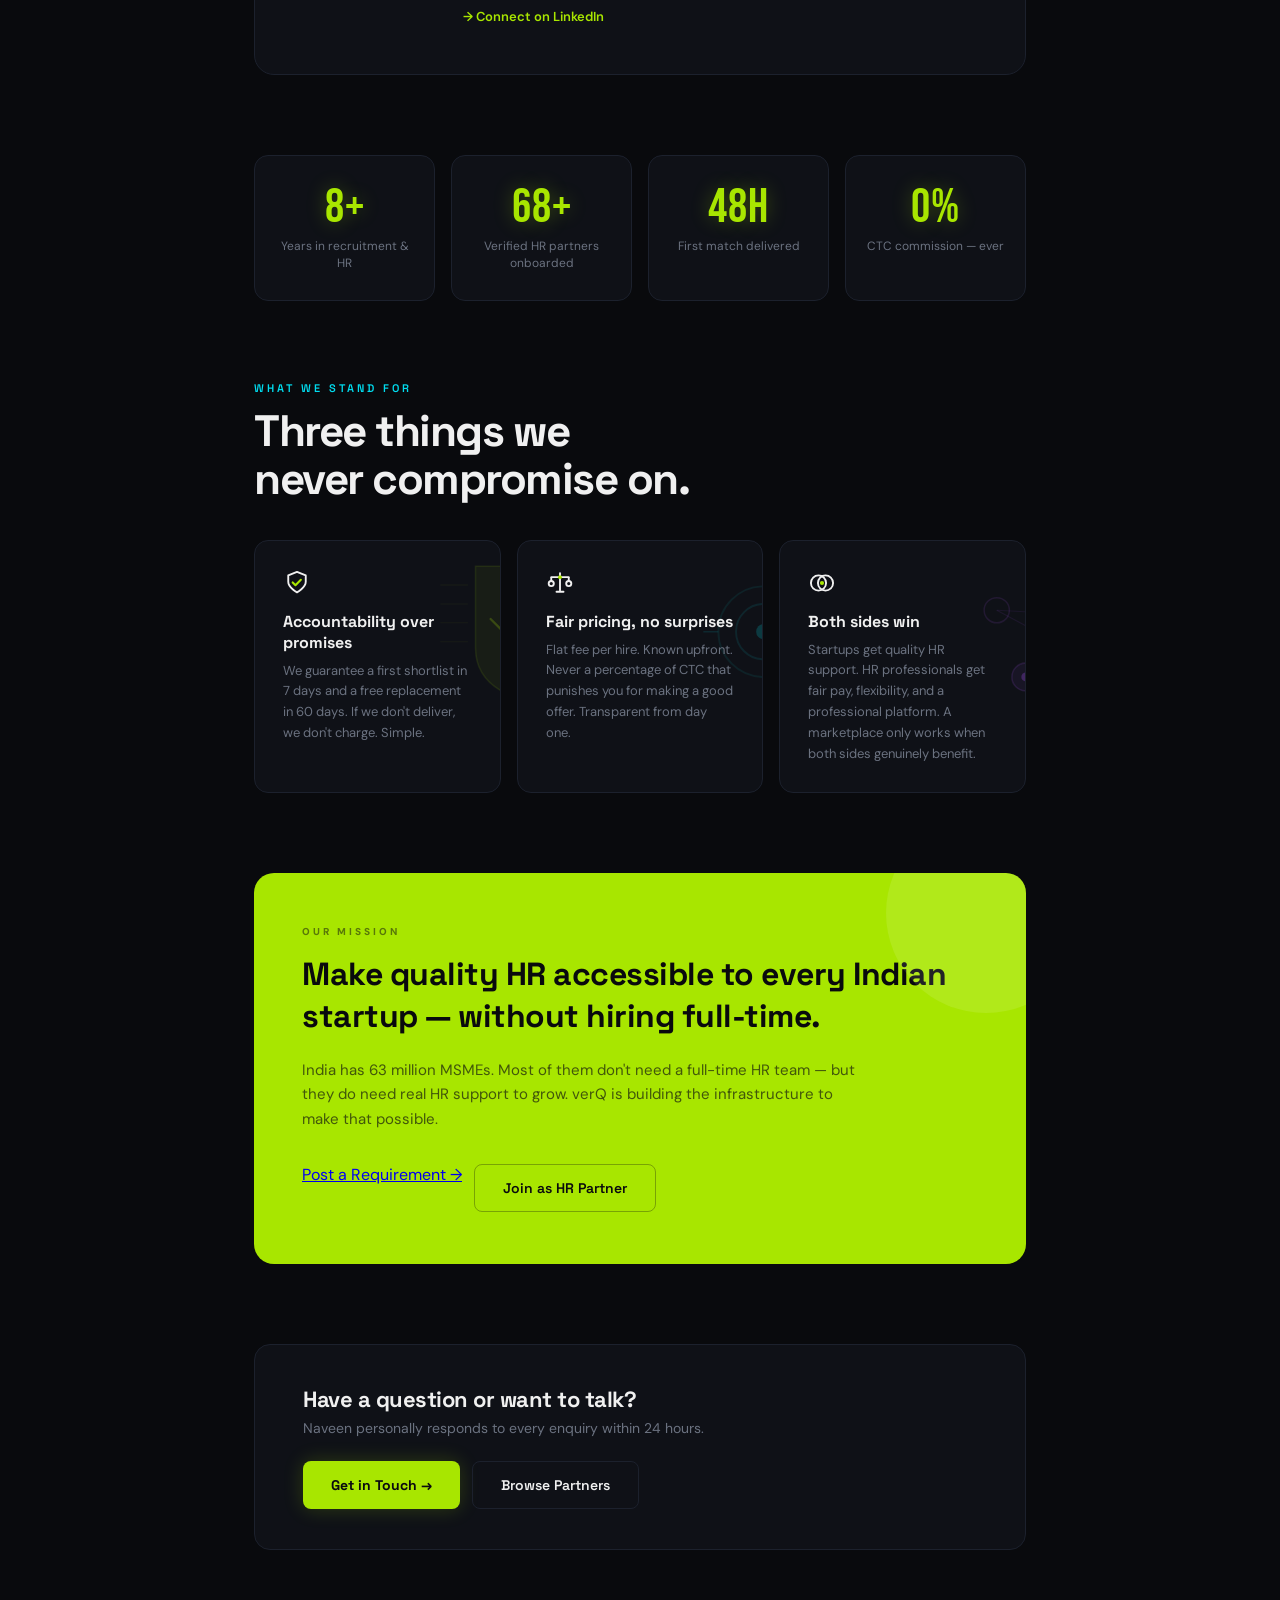
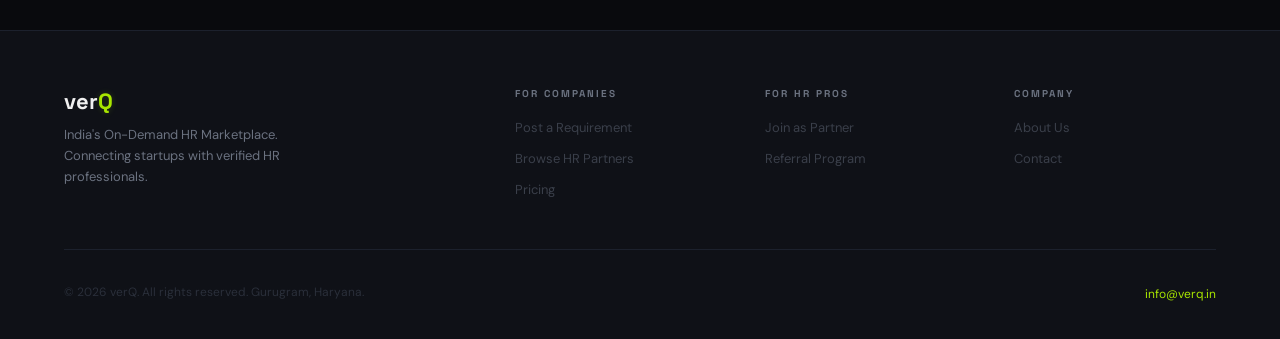
==== commit bf580534: "Add files via upload" ====
--- a/about.html
+++ b/about.html
@@ -2,7 +2,7 @@
 <html lang="en">
 <head>
 <meta charset="UTF-8"/>
-<link rel="icon" type="image/png" href="/favicon.png">
+<link rel="icon" type="image/png" href="/favicon.png?v=3">
 <meta name="viewport" content="width=device-width, initial-scale=1.0"/>
 <meta name="description" content="About verQ — India's on-demand HR marketplace. Built by Naveen Singh, an 8+ year HR veteran who saw startups struggle and decided to fix it."/>
 <title>About Us | verQ</title>
@@ -303,8 +303,7 @@
     <div><span class="footer-logo">ver<span>Q</span></span><p class="footer-tagline">India's On-Demand HR Marketplace. Connecting startups with verified HR professionals.</p></div>
     <div><div class="footer-col-title">For Companies</div><ul class="footer-links"><li><a href="/post-requirement.html">Post a Requirement</a></li><li><a href="/partners.html">Browse HR Partners</a></li><li><a href="/pricing.html">Pricing</a></li></ul></div>
     <div><div class="footer-col-title">For HR Pros</div><ul class="footer-links"><li><a href="/join-hr-partner.html">Join as Partner</a></li><li><a href="/referral.html">Referral Program</a></li></ul></div>
-    <div><div class="footer-col-title">Company</div><ul class="footer-links"><li><a href="/about.html">About Us</a></li><li>
-    </li><li><a href="/contact.html">Contact</a></li></ul></div>
+    <div><div class="footer-col-title">Company</div><ul class="footer-links"><li><a href="/about.html">About Us</a></li><li><a href="/contact.html">Contact</a></li></ul></div>
   </div>
   <div class="footer-bottom"><div class="footer-copy">© 2026 verQ. All rights reserved. Gurugram, Haryana.</div><div class="footer-email"><a href="mailto:info@verq.in">info@verq.in</a></div></div>
 </footer>
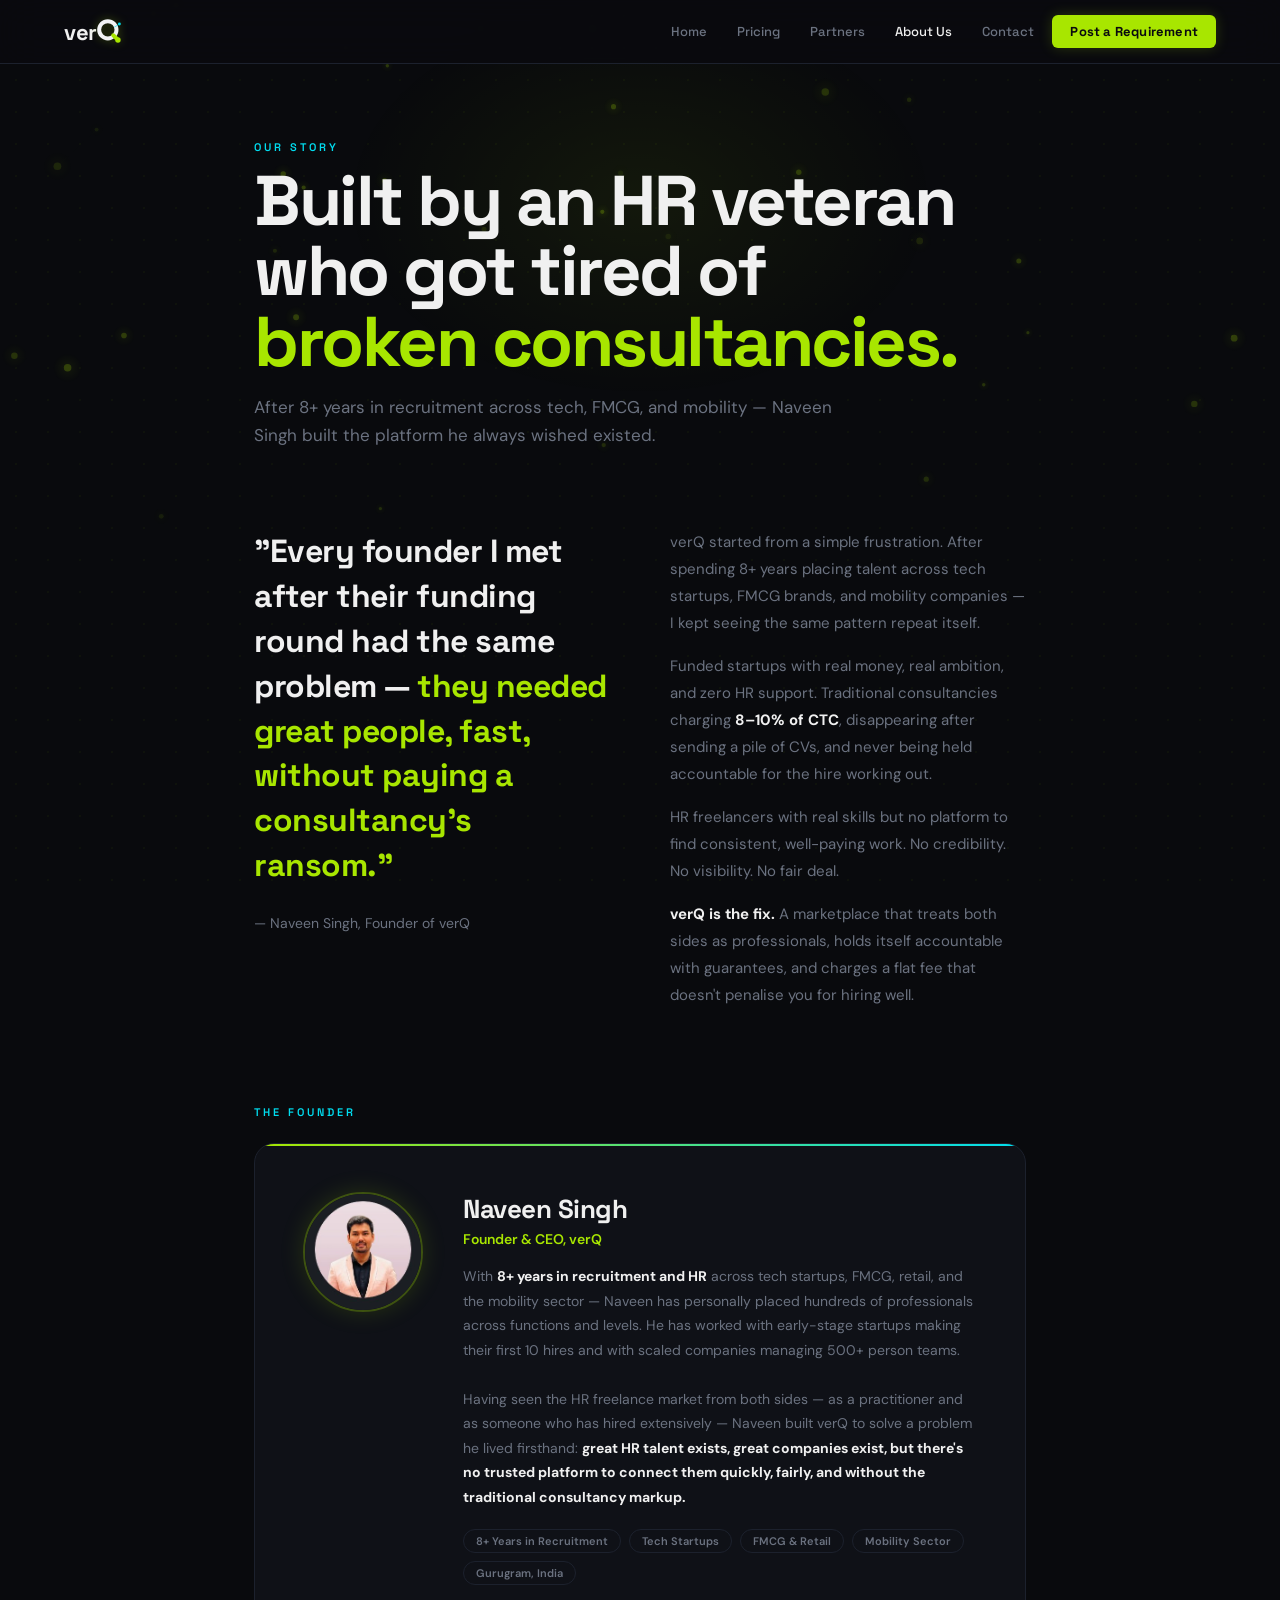
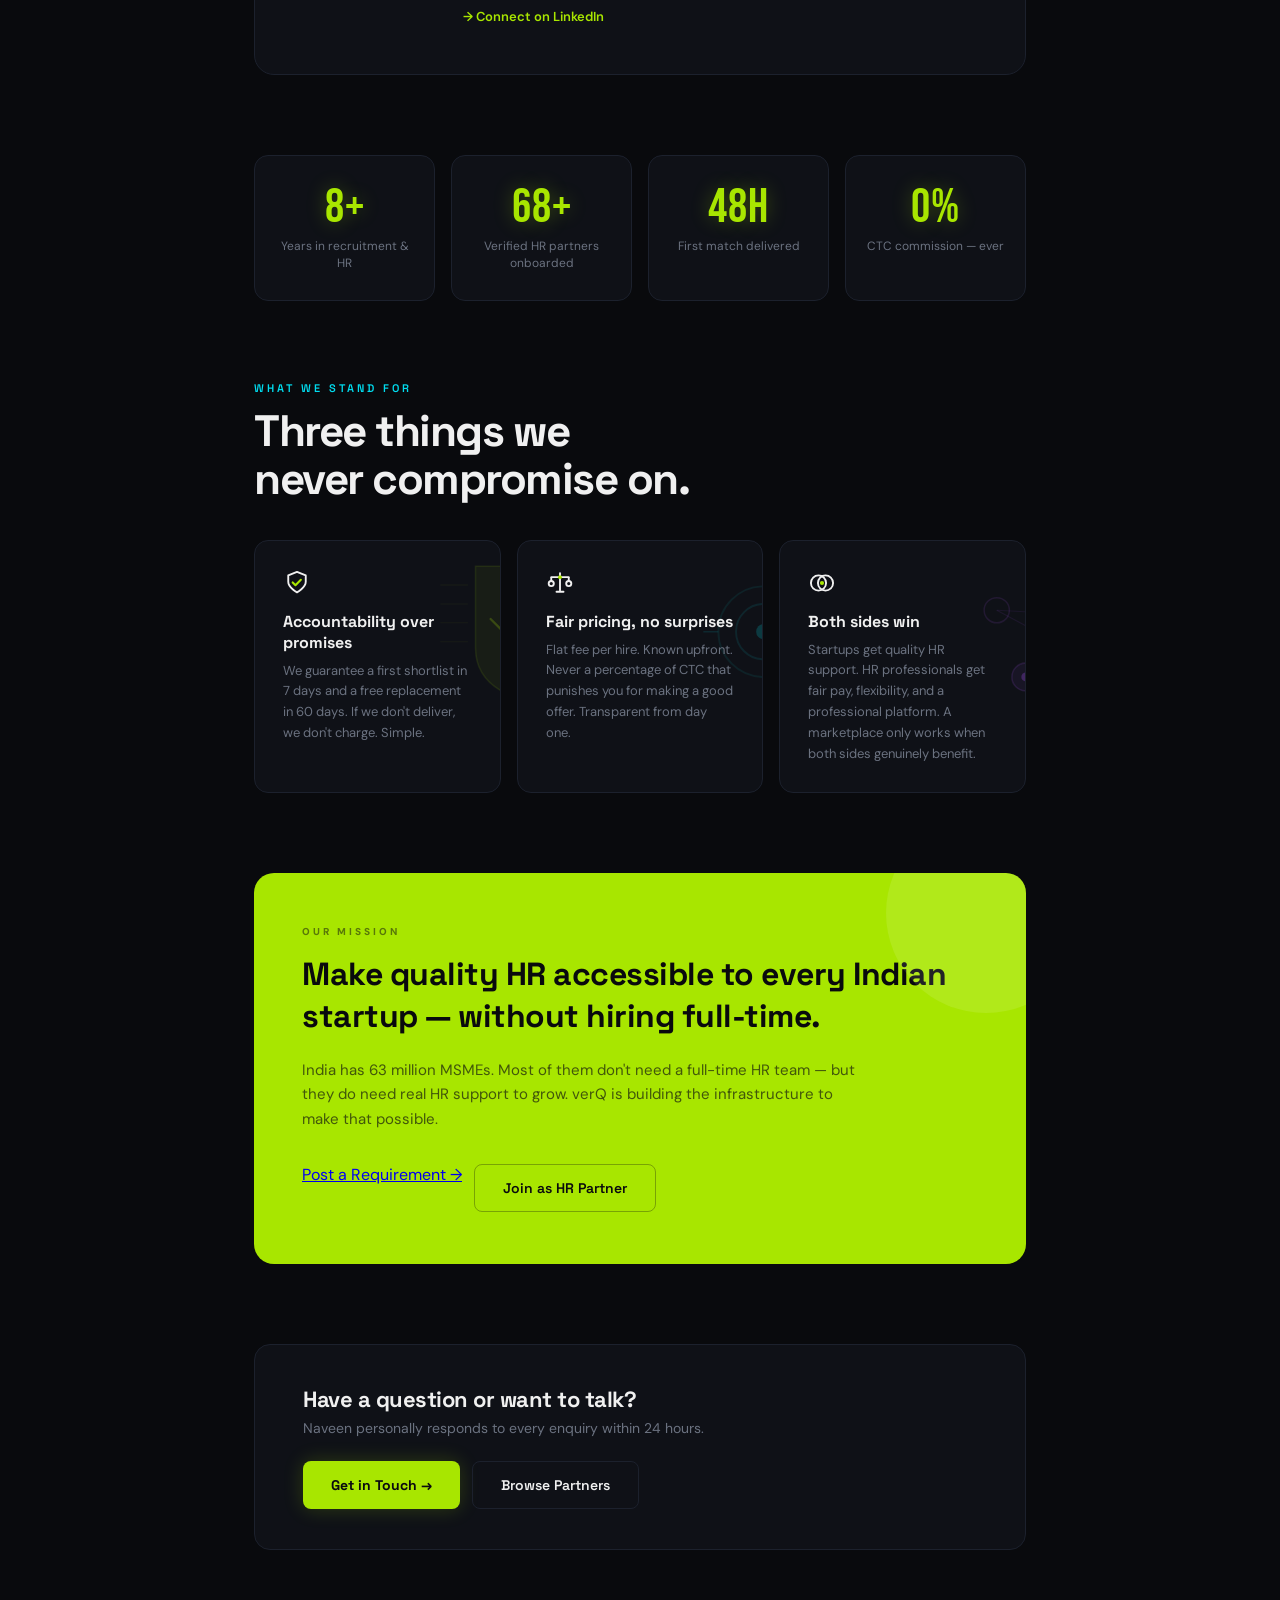
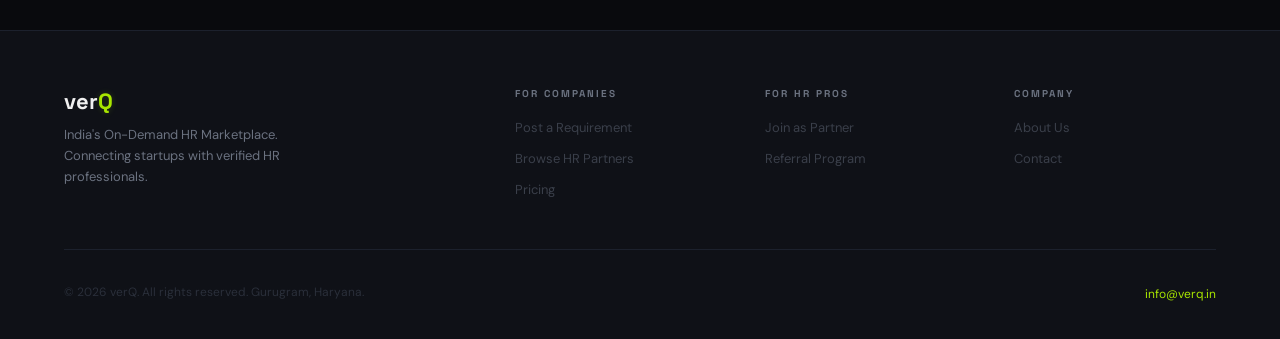
==== commit c4b7aa44: "Add files via upload" ====
--- a/about.html
+++ b/about.html
@@ -6,6 +6,18 @@
 <meta name="viewport" content="width=device-width, initial-scale=1.0"/>
 <meta name="description" content="About verQ — India's on-demand HR marketplace. Built by Naveen Singh, an 8+ year HR veteran who saw startups struggle and decided to fix it."/>
 <title>About Us | verQ</title>
+<meta property="og:type" content="website"/>
+<meta property="og:url" content="https://www.verq.in/about.html"/>
+<meta property="og:site_name" content="verQ"/>
+<meta property="og:title" content="About Us | verQ"/>
+<meta property="og:description" content="About verQ — India's on-demand HR marketplace. Built by Naveen Singh, an 8+ year HR veteran who saw startups struggle and decided to fix it."/>
+<meta property="og:image" content="https://www.verq.in/og-image.png"/>
+<meta property="og:image:width" content="1200"/>
+<meta property="og:image:height" content="630"/>
+<meta name="twitter:card" content="summary_large_image"/>
+<meta name="twitter:title" content="About Us | verQ"/>
+<meta name="twitter:description" content="About verQ — India's on-demand HR marketplace. Built by Naveen Singh, an 8+ year HR veteran who saw startups struggle and decided to fix it."/>
+<meta name="twitter:image" content="https://www.verq.in/og-image.png"/>
 <link href="https://fonts.googleapis.com/css2?family=Space+Grotesk:wght@300;400;500;600;700&family=DM+Sans:wght@300;400;500&family=Bebas+Neue&display=swap" rel="stylesheet"/>
 <link rel="stylesheet" href="css/theme.css"/>
 <style>
@@ -151,7 +163,7 @@
 <body>
 
 <nav>
-  <a href="/" class="nav-logo">ver<span>Q</span></a>
+  <a href="/" class="nav-logo">ver<svg class="nav-logo-icon" viewBox="16 12 72 72" xmlns="http://www.w3.org/2000/svg"><circle cx="46" cy="42" r="24" stroke="#F2F3F5" stroke-width="11" fill="none"/><line x1="61" y1="57" x2="74" y2="70" stroke="#A8E600" stroke-width="11" stroke-linecap="round"/><circle cx="74" cy="70" r="7.5" fill="#A8E600"/><circle cx="78" cy="26" r="4" fill="#00DDF0"/><line x1="65" y1="34" x2="75" y2="28" stroke="#00DDF0" stroke-width="2.5" stroke-linecap="round" opacity="0.7"/></svg></a>
   <div class="nav-links">
     <a href="/">Home</a>
     <a href="/pricing.html">Pricing</a>
--- a/css/theme.css
+++ b/css/theme.css
@@ -57,7 +57,9 @@
   font-size: 22px; font-weight: 700;
   color: var(--white); text-decoration: none; letter-spacing: -0.5px;
   flex-shrink: 0;
-}
+  display: inline-flex; align-items: center; gap: 0px;
+}
+.nav-logo-icon { width: 26px; height: 26px; flex-shrink: 0; filter: drop-shadow(0 0 5px rgba(168,230,0,0.3)); }
 
 .nav-logo span { color: var(--accent); text-shadow: 0 0 8px rgba(168,230,0,0.22); }
 
